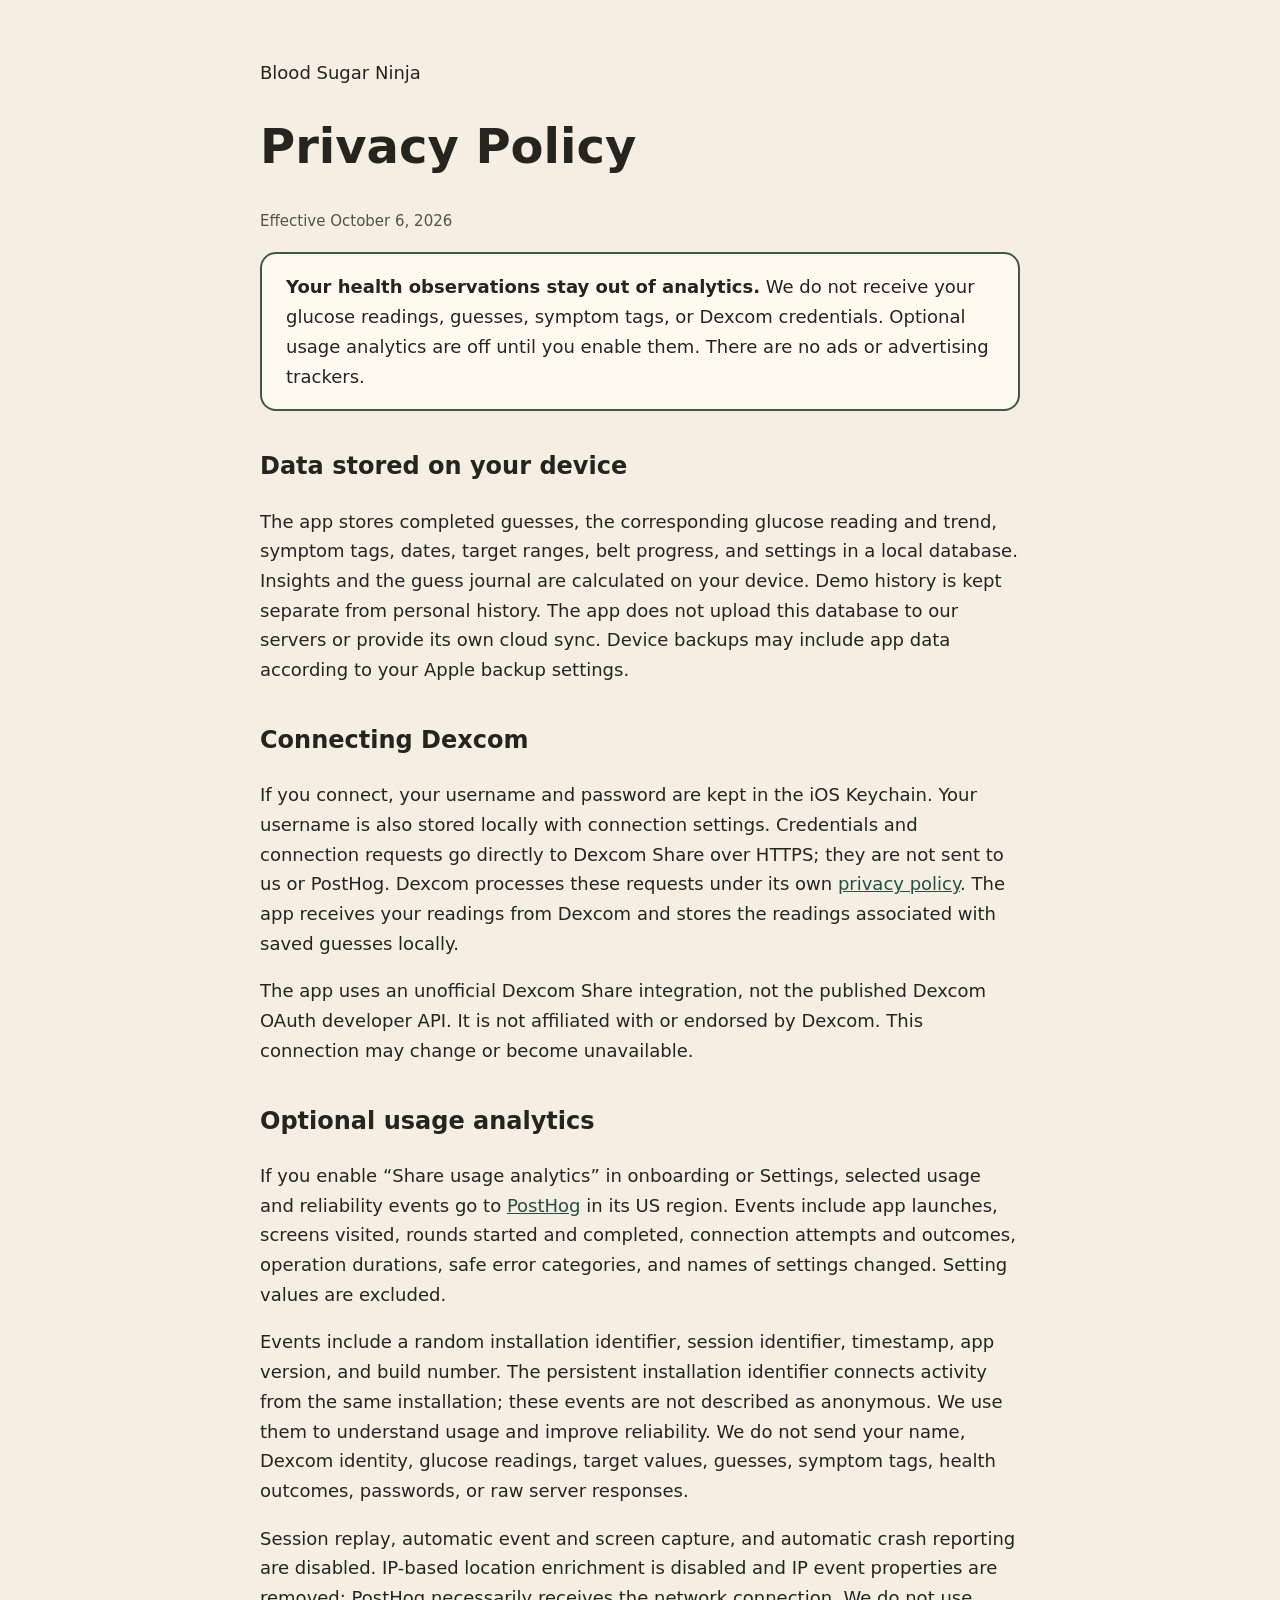
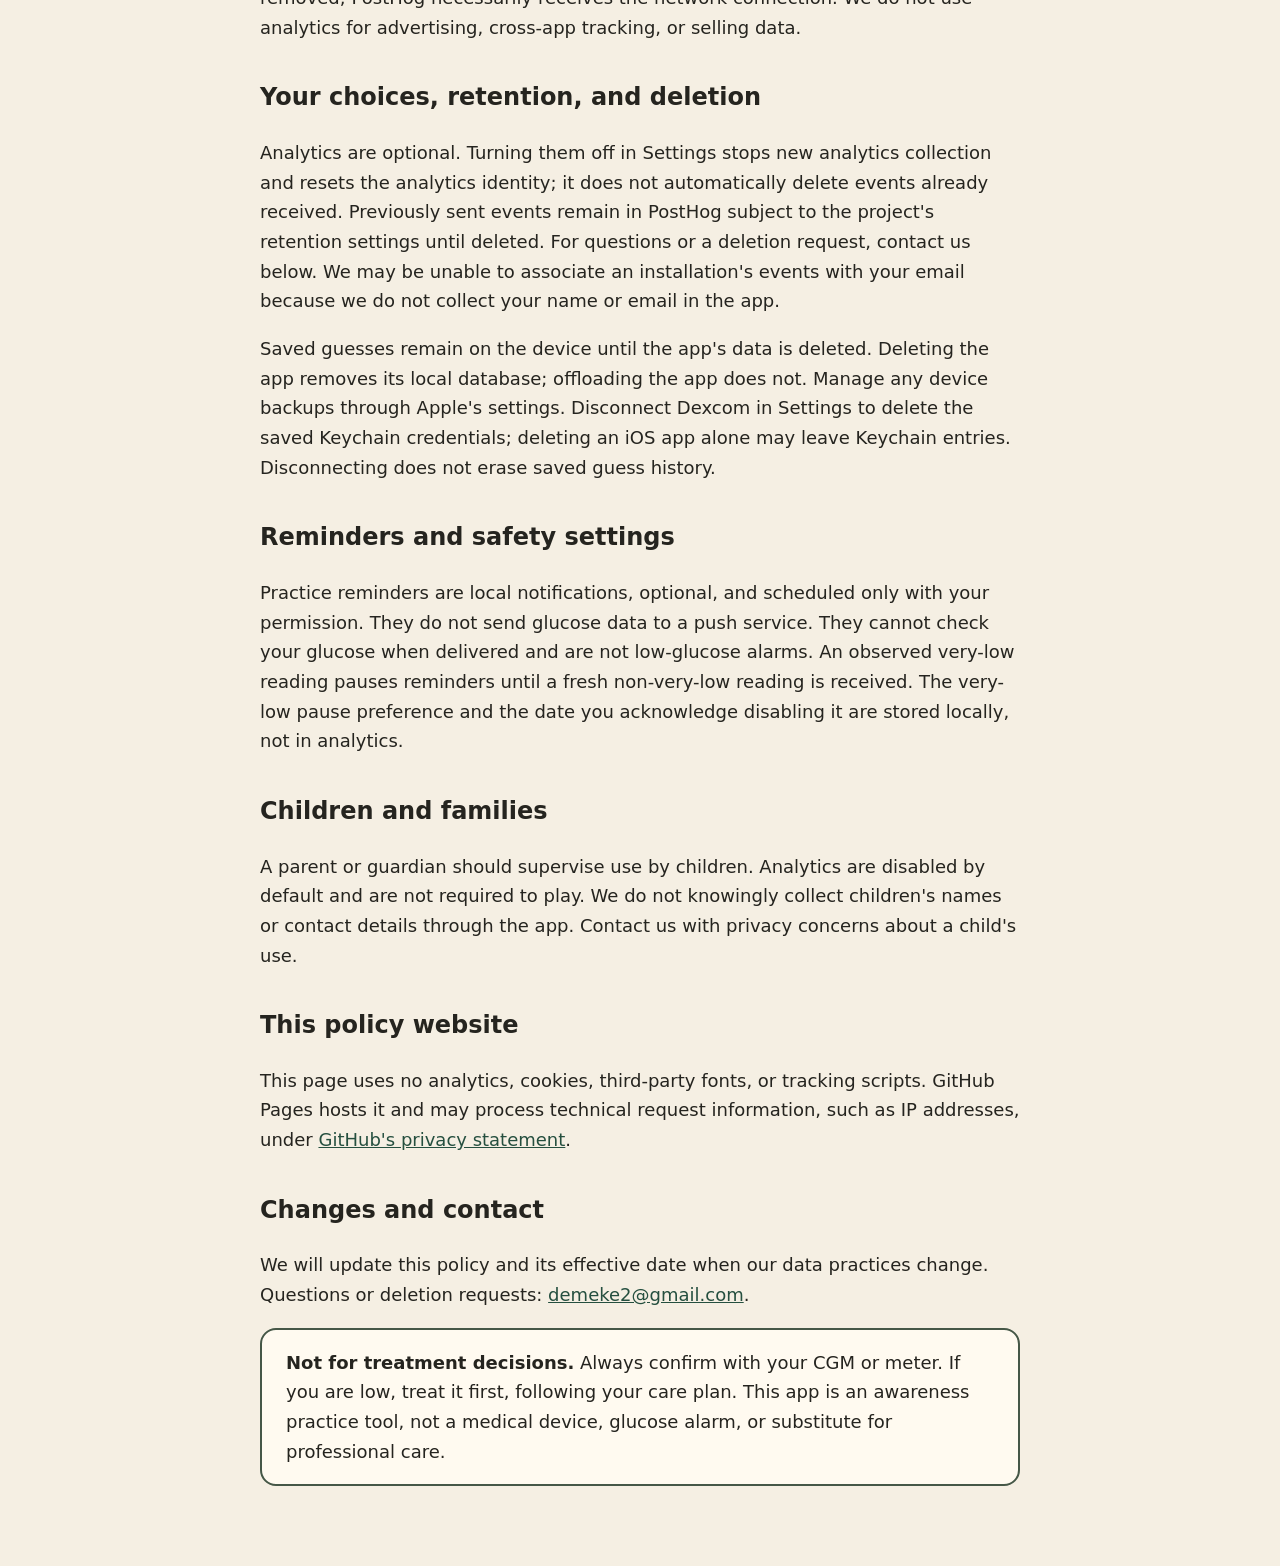
==== index.html @ ae2f0944 "Publish Blood Sugar Ninja privacy policy" ====
<!doctype html>
<html lang="en"><head><meta charset="utf-8"><meta name="viewport" content="width=device-width, initial-scale=1">
<title>Blood Sugar Ninja — Privacy Policy</title>
<meta name="description" content="How Blood Sugar Ninja handles glucose readings, saved guesses, optional analytics, and your privacy choices.">
<style>body{font:18px/1.65 system-ui,sans-serif;background:#f5efe3;color:#25241f;margin:0}main{max-width:760px;margin:auto;padding:40px 24px 80px}h1{font-size:clamp(32px,7vw,48px);line-height:1.1}h2{font-size:24px;margin-top:36px}a{color:#254f3f}aside{padding:18px 24px;border:2px solid #455747;border-radius:16px;background:#fffaf0}small{color:#53534b}</style>
</head><body><main>
<p>Blood Sugar Ninja</p><h1>Privacy Policy</h1><p><small>Effective October 6, 2026</small></p>
<aside><strong>Your health observations stay out of analytics.</strong> We do not receive your glucose readings, guesses, symptom tags, or Dexcom credentials. Optional usage analytics are off until you enable them. There are no ads or advertising trackers.</aside>
<h2>Data stored on your device</h2>
<p>The app stores completed guesses, the corresponding glucose reading and trend, symptom tags, dates, target ranges, belt progress, and settings in a local database. Insights and the guess journal are calculated on your device. Demo history is kept separate from personal history. The app does not upload this database to our servers or provide its own cloud sync. Device backups may include app data according to your Apple backup settings.</p>
<h2>Connecting Dexcom</h2>
<p>If you connect, your username and password are kept in the iOS Keychain. Your username is also stored locally with connection settings. Credentials and connection requests go directly to Dexcom Share over HTTPS; they are not sent to us or PostHog. Dexcom processes these requests under its own <a href="https://www.dexcom.com/en-us/legal/privacy-policy">privacy policy</a>. The app receives your readings from Dexcom and stores the readings associated with saved guesses locally.</p>
<p>The app uses an unofficial Dexcom Share integration, not the published Dexcom OAuth developer API. It is not affiliated with or endorsed by Dexcom. This connection may change or become unavailable.</p>
<h2>Optional usage analytics</h2>
<p>If you enable “Share usage analytics” in onboarding or Settings, selected usage and reliability events go to <a href="https://posthog.com/privacy">PostHog</a> in its US region. Events include app launches, screens visited, rounds started and completed, connection attempts and outcomes, operation durations, safe error categories, and names of settings changed. Setting values are excluded.</p>
<p>Events include a random installation identifier, session identifier, timestamp, app version, and build number. The persistent installation identifier connects activity from the same installation; these events are not described as anonymous. We use them to understand usage and improve reliability. We do not send your name, Dexcom identity, glucose readings, target values, guesses, symptom tags, health outcomes, passwords, or raw server responses.</p>
<p>Session replay, automatic event and screen capture, and automatic crash reporting are disabled. IP-based location enrichment is disabled and IP event properties are removed; PostHog necessarily receives the network connection. We do not use analytics for advertising, cross-app tracking, or selling data.</p>
<h2>Your choices, retention, and deletion</h2>
<p>Analytics are optional. Turning them off in Settings stops new analytics collection and resets the analytics identity; it does not automatically delete events already received. Previously sent events remain in PostHog subject to the project's retention settings until deleted. For questions or a deletion request, contact us below. We may be unable to associate an installation's events with your email because we do not collect your name or email in the app.</p>
<p>Saved guesses remain on the device until the app's data is deleted. Deleting the app removes its local database; offloading the app does not. Manage any device backups through Apple's settings. Disconnect Dexcom in Settings to delete the saved Keychain credentials; deleting an iOS app alone may leave Keychain entries. Disconnecting does not erase saved guess history.</p>
<h2>Reminders and safety settings</h2>
<p>Practice reminders are local notifications, optional, and scheduled only with your permission. They do not send glucose data to a push service. They cannot check your glucose when delivered and are not low-glucose alarms. An observed very-low reading pauses reminders until a fresh non-very-low reading is received. The very-low pause preference and the date you acknowledge disabling it are stored locally, not in analytics.</p>
<h2>Children and families</h2>
<p>A parent or guardian should supervise use by children. Analytics are disabled by default and are not required to play. We do not knowingly collect children's names or contact details through the app. Contact us with privacy concerns about a child's use.</p>
<h2>This policy website</h2>
<p>This page uses no analytics, cookies, third-party fonts, or tracking scripts. GitHub Pages hosts it and may process technical request information, such as IP addresses, under <a href="https://docs.github.com/en/site-policy/privacy-policies/github-general-privacy-statement">GitHub's privacy statement</a>.</p>
<h2>Changes and contact</h2>
<p>We will update this policy and its effective date when our data practices change. Questions or deletion requests: <a href="mailto:demeke2@gmail.com">demeke2@gmail.com</a>.</p>
<aside><strong>Not for treatment decisions.</strong> Always confirm with your CGM or meter. If you are low, treat it first, following your care plan. This app is an awareness practice tool, not a medical device, glucose alarm, or substitute for professional care.</aside>
</main></body></html>
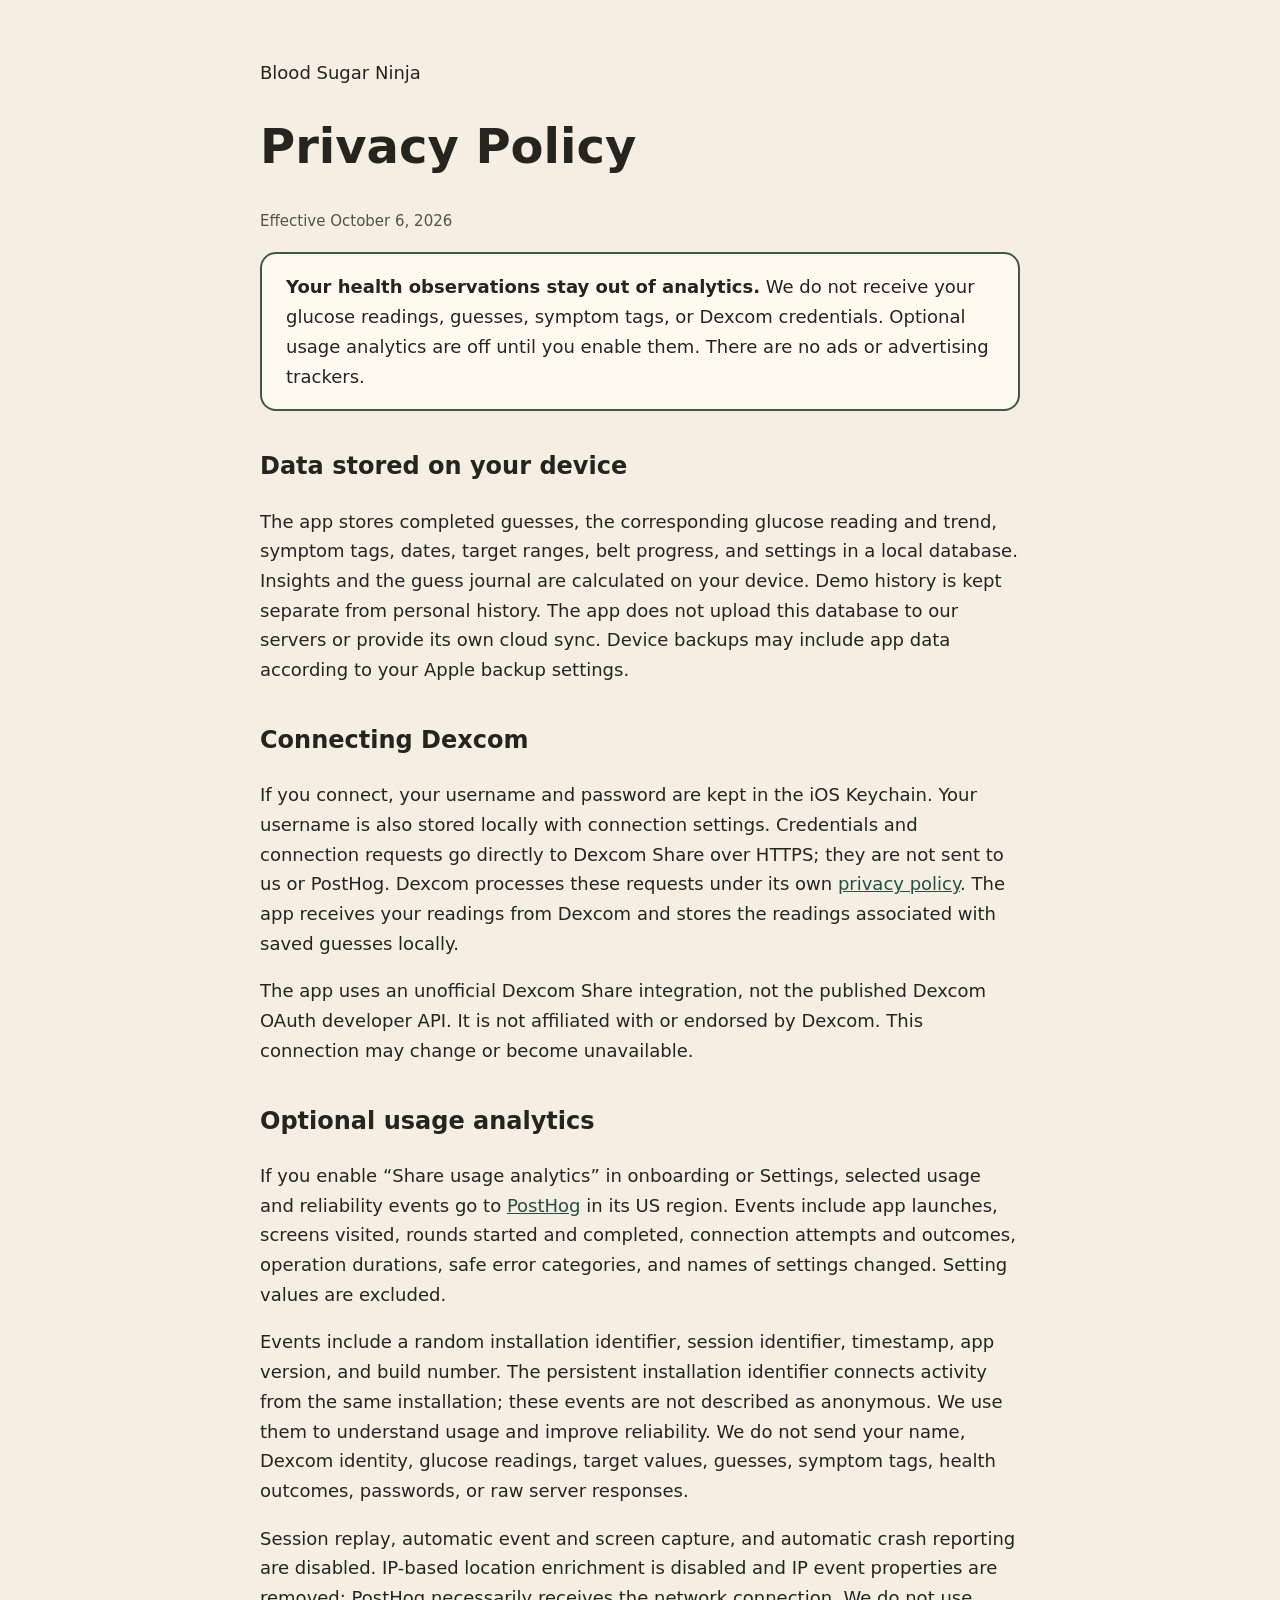
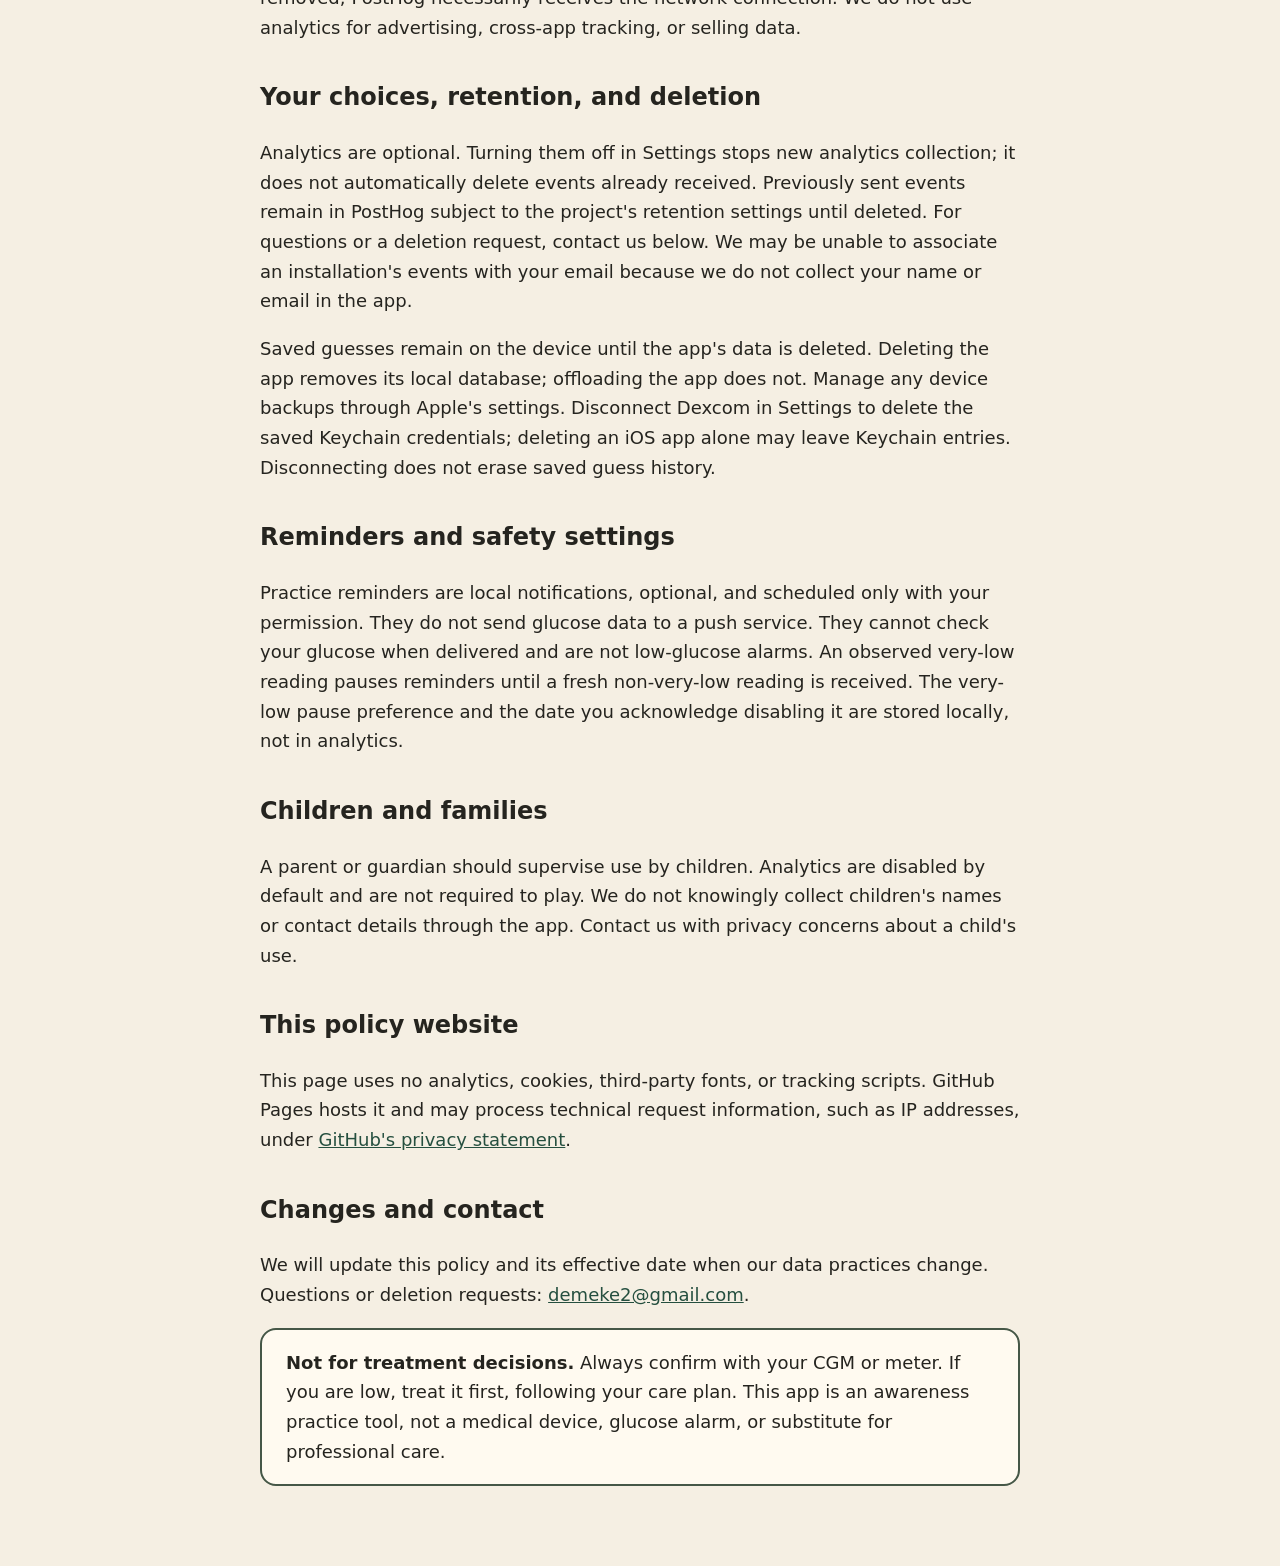
==== commit f195c0f5: "Clarify analytics opt-out behavior" ====
--- a/index.html
+++ b/index.html
@@ -16,7 +16,7 @@
 <p>Events include a random installation identifier, session identifier, timestamp, app version, and build number. The persistent installation identifier connects activity from the same installation; these events are not described as anonymous. We use them to understand usage and improve reliability. We do not send your name, Dexcom identity, glucose readings, target values, guesses, symptom tags, health outcomes, passwords, or raw server responses.</p>
 <p>Session replay, automatic event and screen capture, and automatic crash reporting are disabled. IP-based location enrichment is disabled and IP event properties are removed; PostHog necessarily receives the network connection. We do not use analytics for advertising, cross-app tracking, or selling data.</p>
 <h2>Your choices, retention, and deletion</h2>
-<p>Analytics are optional. Turning them off in Settings stops new analytics collection and resets the analytics identity; it does not automatically delete events already received. Previously sent events remain in PostHog subject to the project's retention settings until deleted. For questions or a deletion request, contact us below. We may be unable to associate an installation's events with your email because we do not collect your name or email in the app.</p>
+<p>Analytics are optional. Turning them off in Settings stops new analytics collection; it does not automatically delete events already received. Previously sent events remain in PostHog subject to the project's retention settings until deleted. For questions or a deletion request, contact us below. We may be unable to associate an installation's events with your email because we do not collect your name or email in the app.</p>
 <p>Saved guesses remain on the device until the app's data is deleted. Deleting the app removes its local database; offloading the app does not. Manage any device backups through Apple's settings. Disconnect Dexcom in Settings to delete the saved Keychain credentials; deleting an iOS app alone may leave Keychain entries. Disconnecting does not erase saved guess history.</p>
 <h2>Reminders and safety settings</h2>
 <p>Practice reminders are local notifications, optional, and scheduled only with your permission. They do not send glucose data to a push service. They cannot check your glucose when delivered and are not low-glucose alarms. An observed very-low reading pauses reminders until a fresh non-very-low reading is received. The very-low pause preference and the date you acknowledge disabling it are stored locally, not in analytics.</p>
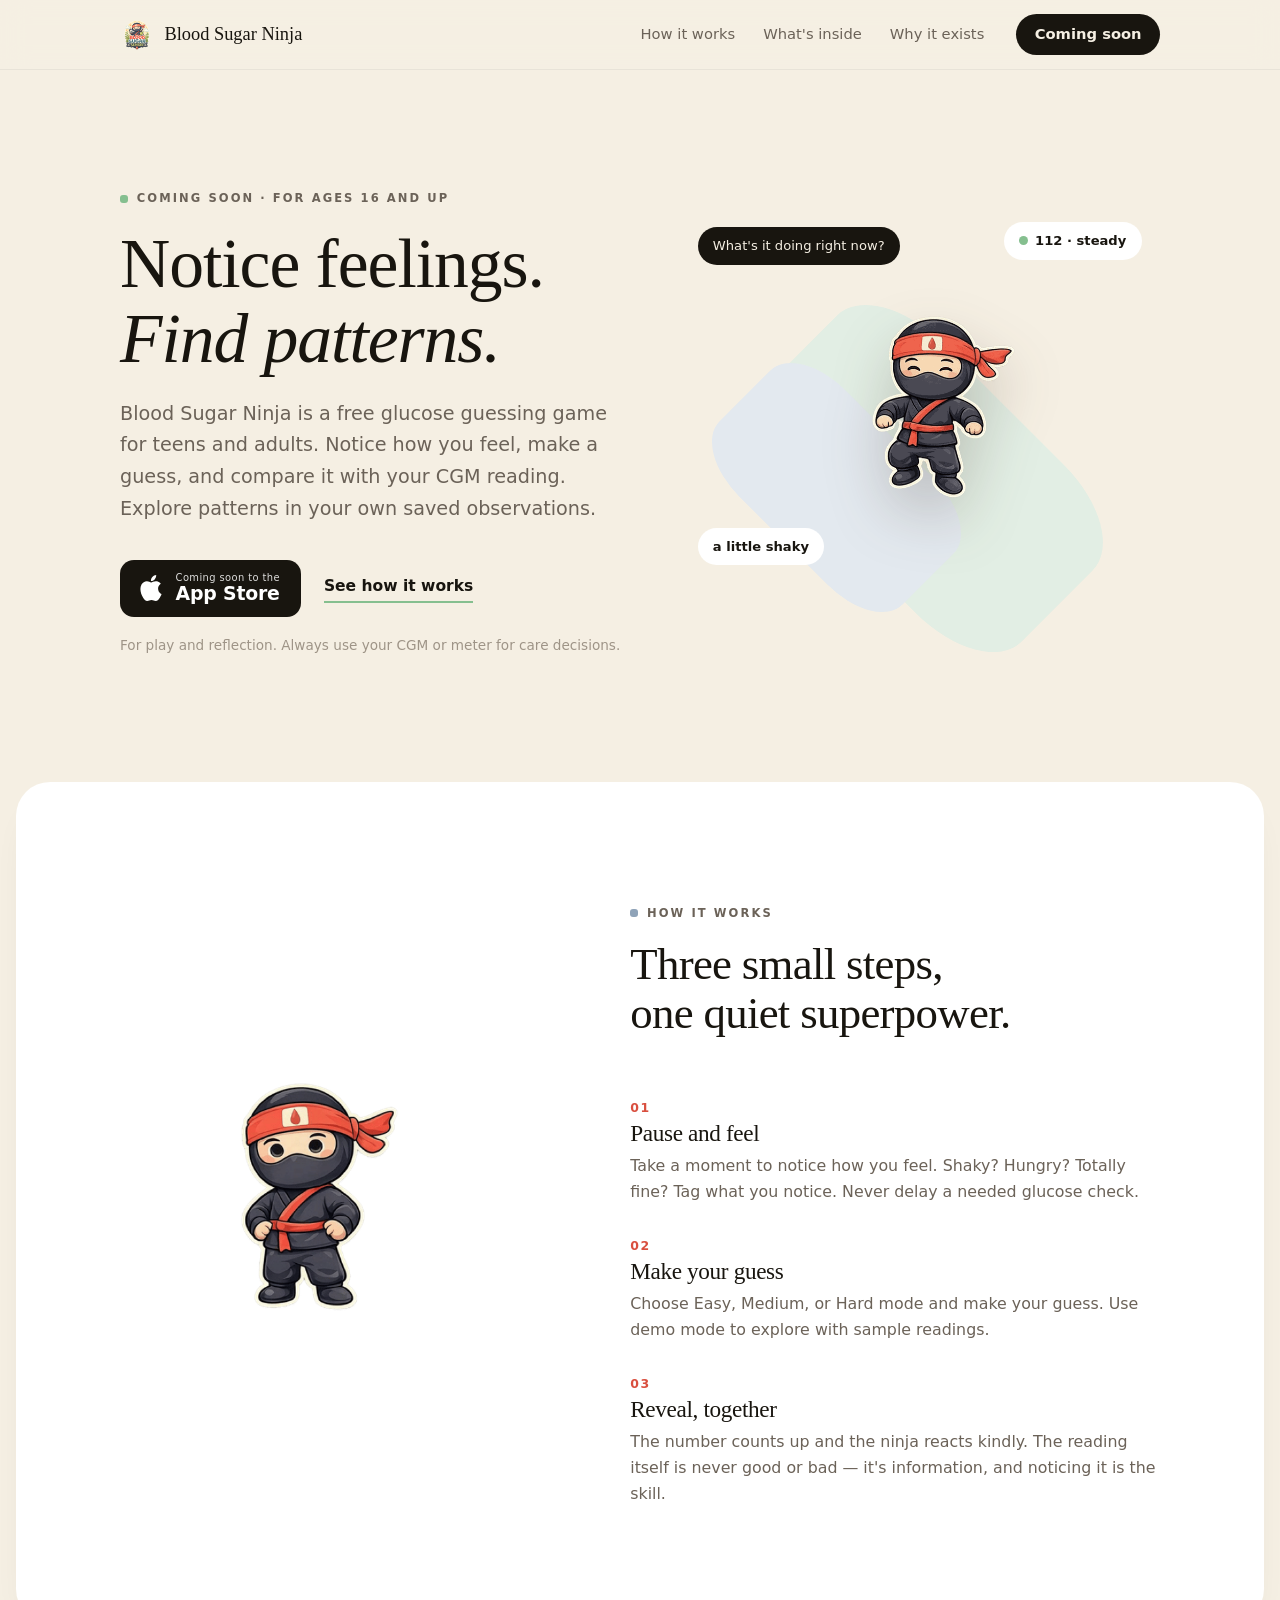
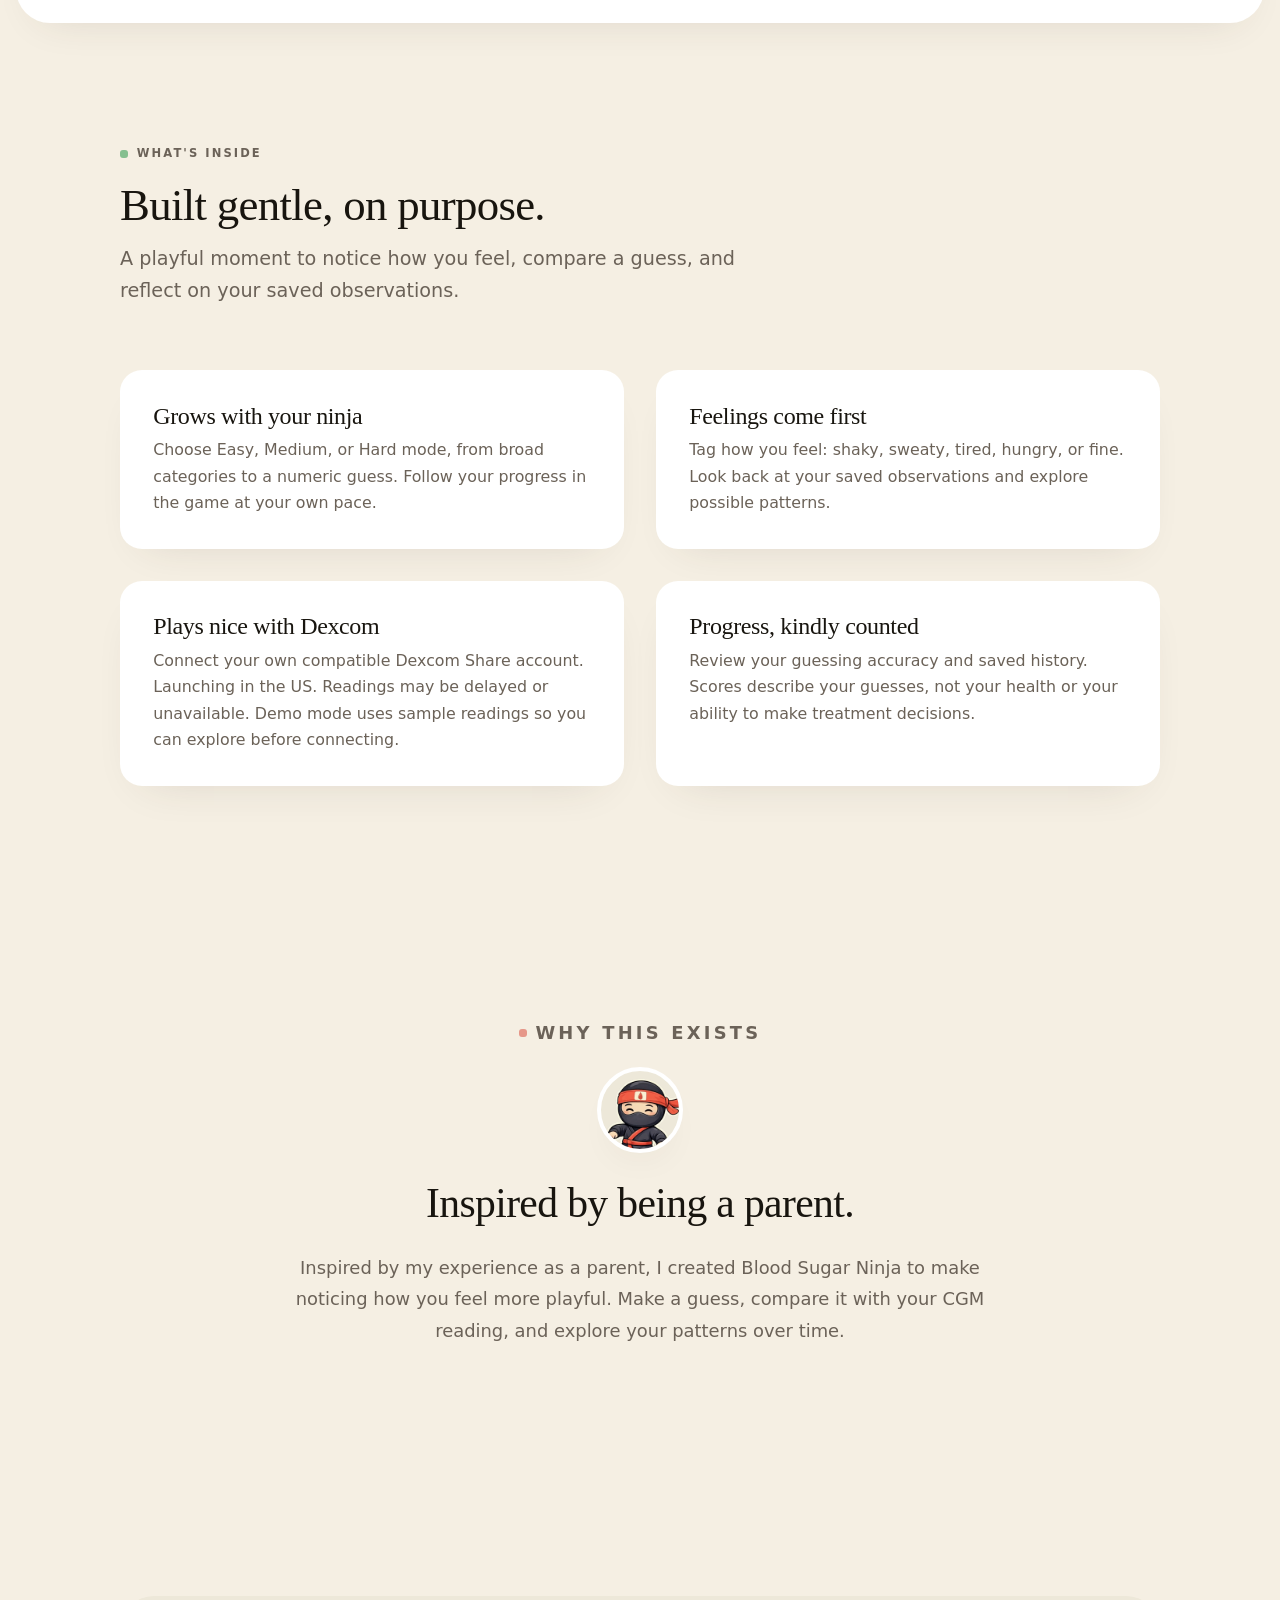
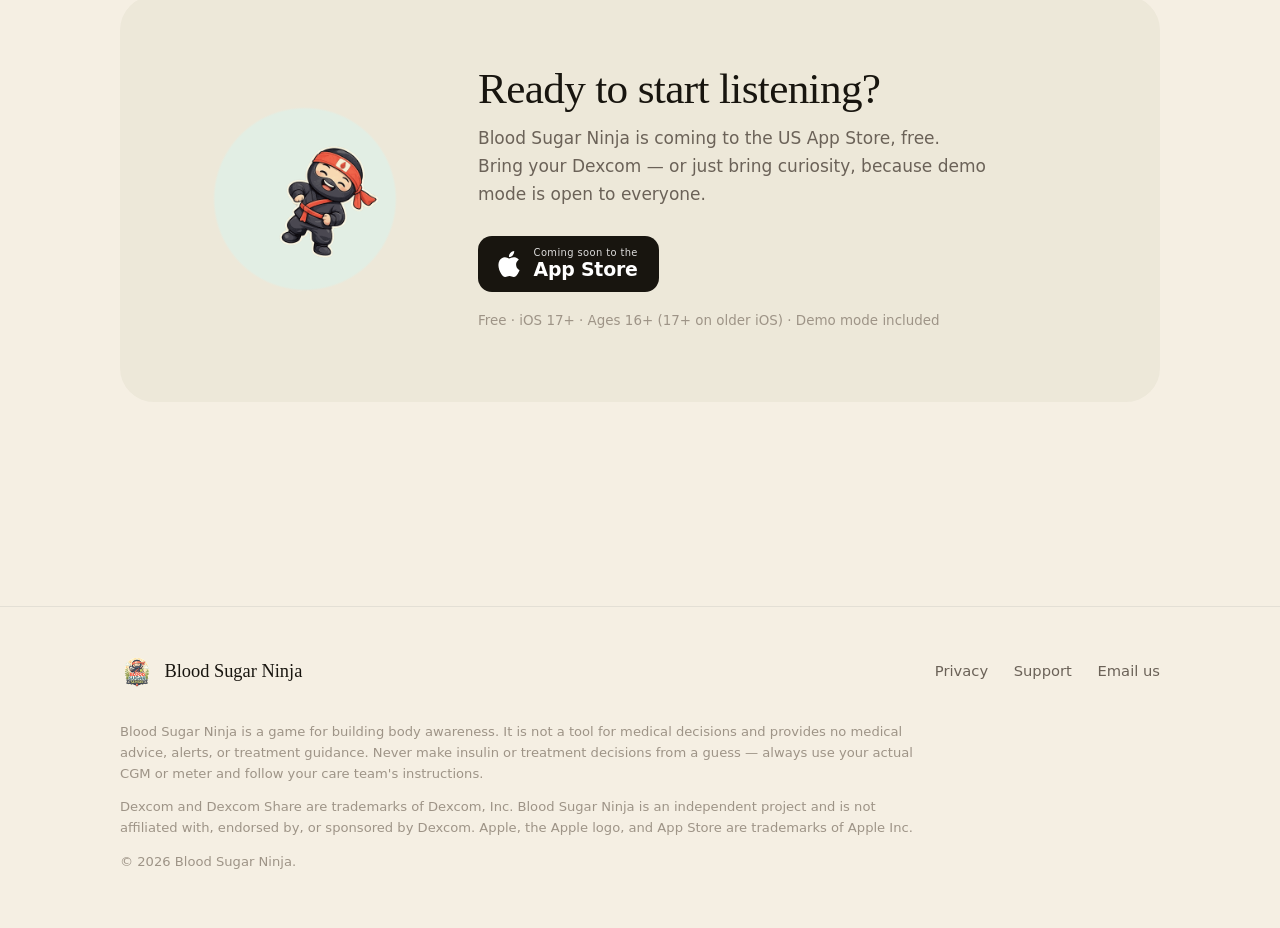
==== commit e1798024: "Publish Blood Sugar Ninja prelaunch website and support page" ====
--- a/index.html
+++ b/index.html
@@ -1,30 +1,233 @@
 <!doctype html>
-<html lang="en"><head><meta charset="utf-8"><meta name="viewport" content="width=device-width, initial-scale=1">
-<title>Blood Sugar Ninja — Privacy Policy</title>
-<meta name="description" content="How Blood Sugar Ninja handles glucose readings, saved guesses, optional analytics, and your privacy choices.">
-<style>body{font:18px/1.65 system-ui,sans-serif;background:#f5efe3;color:#25241f;margin:0}main{max-width:760px;margin:auto;padding:40px 24px 80px}h1{font-size:clamp(32px,7vw,48px);line-height:1.1}h2{font-size:24px;margin-top:36px}a{color:#254f3f}aside{padding:18px 24px;border:2px solid #455747;border-radius:16px;background:#fffaf0}small{color:#53534b}</style>
-</head><body><main>
-<p>Blood Sugar Ninja</p><h1>Privacy Policy</h1><p><small>Effective October 6, 2026</small></p>
-<aside><strong>Your health observations stay out of analytics.</strong> We do not receive your glucose readings, guesses, symptom tags, or Dexcom credentials. Optional usage analytics are off until you enable them. There are no ads or advertising trackers.</aside>
-<h2>Data stored on your device</h2>
-<p>The app stores completed guesses, the corresponding glucose reading and trend, symptom tags, dates, target ranges, belt progress, and settings in a local database. Insights and the guess journal are calculated on your device. Demo history is kept separate from personal history. The app does not upload this database to our servers or provide its own cloud sync. Device backups may include app data according to your Apple backup settings.</p>
-<h2>Connecting Dexcom</h2>
-<p>If you connect, your username and password are kept in the iOS Keychain. Your username is also stored locally with connection settings. Credentials and connection requests go directly to Dexcom Share over HTTPS; they are not sent to us or PostHog. Dexcom processes these requests under its own <a href="https://www.dexcom.com/en-us/legal/privacy-policy">privacy policy</a>. The app receives your readings from Dexcom and stores the readings associated with saved guesses locally.</p>
-<p>The app uses an unofficial Dexcom Share integration, not the published Dexcom OAuth developer API. It is not affiliated with or endorsed by Dexcom. This connection may change or become unavailable.</p>
-<h2>Optional usage analytics</h2>
-<p>If you enable “Share usage analytics” in onboarding or Settings, selected usage and reliability events go to <a href="https://posthog.com/privacy">PostHog</a> in its US region. Events include app launches, screens visited, rounds started and completed, connection attempts and outcomes, operation durations, safe error categories, and names of settings changed. Setting values are excluded.</p>
-<p>Events include a random installation identifier, session identifier, timestamp, app version, and build number. The persistent installation identifier connects activity from the same installation; these events are not described as anonymous. We use them to understand usage and improve reliability. We do not send your name, Dexcom identity, glucose readings, target values, guesses, symptom tags, health outcomes, passwords, or raw server responses.</p>
-<p>Session replay, automatic event and screen capture, and automatic crash reporting are disabled. IP-based location enrichment is disabled and IP event properties are removed; PostHog necessarily receives the network connection. We do not use analytics for advertising, cross-app tracking, or selling data.</p>
-<h2>Your choices, retention, and deletion</h2>
-<p>Analytics are optional. Turning them off in Settings stops new analytics collection; it does not automatically delete events already received. Previously sent events remain in PostHog subject to the project's retention settings until deleted. For questions or a deletion request, contact us below. We may be unable to associate an installation's events with your email because we do not collect your name or email in the app.</p>
-<p>Saved guesses remain on the device until the app's data is deleted. Deleting the app removes its local database; offloading the app does not. Manage any device backups through Apple's settings. Disconnect Dexcom in Settings to delete the saved Keychain credentials; deleting an iOS app alone may leave Keychain entries. Disconnecting does not erase saved guess history.</p>
-<h2>Reminders and safety settings</h2>
-<p>Practice reminders are local notifications, optional, and scheduled only with your permission. They do not send glucose data to a push service. They cannot check your glucose when delivered and are not low-glucose alarms. An observed very-low reading pauses reminders until a fresh non-very-low reading is received. The very-low pause preference and the date you acknowledge disabling it are stored locally, not in analytics.</p>
-<h2>Children and families</h2>
-<p>A parent or guardian should supervise use by children. Analytics are disabled by default and are not required to play. We do not knowingly collect children's names or contact details through the app. Contact us with privacy concerns about a child's use.</p>
-<h2>This policy website</h2>
-<p>This page uses no analytics, cookies, third-party fonts, or tracking scripts. GitHub Pages hosts it and may process technical request information, such as IP addresses, under <a href="https://docs.github.com/en/site-policy/privacy-policies/github-general-privacy-statement">GitHub's privacy statement</a>.</p>
-<h2>Changes and contact</h2>
-<p>We will update this policy and its effective date when our data practices change. Questions or deletion requests: <a href="mailto:demeke2@gmail.com">demeke2@gmail.com</a>.</p>
-<aside><strong>Not for treatment decisions.</strong> Always confirm with your CGM or meter. If you are low, treat it first, following your care plan. This app is an awareness practice tool, not a medical device, glucose alarm, or substitute for professional care.</aside>
-</main></body></html>
+<html lang="en" class="no-js">
+<head>
+  <meta charset="utf-8">
+  <meta name="viewport" content="width=device-width, initial-scale=1">
+  <title>Blood Sugar Ninja — Notice feelings. Find patterns.</title>
+  <meta name="description" content="A free glucose guessing game for teens and adults. Notice how you feel, compare your guess with your CGM reading, and explore your patterns.">
+
+  <link rel="canonical" href="https://bloodsugarninjaapp.com/">
+  <meta property="og:type" content="website">
+  <meta property="og:title" content="Blood Sugar Ninja — Notice feelings. Find patterns.">
+  <meta property="og:description" content="A free glucose guessing game for teens and adults. Pause, notice, guess, and compare with your CGM reading.">
+  <meta property="og:url" content="https://bloodsugarninjaapp.com/">
+  <meta property="og:image" content="https://bloodsugarninjaapp.com/assets/ninja-hero.png">
+  <meta name="twitter:card" content="summary">
+
+  <meta name="theme-color" content="#f5efe3">
+  <link rel="icon" href="assets/favicon.png" type="image/png">
+  <link rel="apple-touch-icon" href="assets/apple-touch-icon.png">
+
+
+  <link rel="stylesheet" href="styles.css">
+  <script>document.documentElement.classList.replace("no-js", "js");</script>
+</head>
+<body>
+  <a class="skip-link" href="#main">Skip to content</a>
+
+  <header class="site-header">
+    <nav class="nav container" aria-label="Main">
+      <a class="brand" href="#">
+        <img src="assets/favicon.png" alt="" width="34" height="34">
+        Blood Sugar Ninja
+      </a>
+      <div class="nav-links">
+        <a href="#how">How it works</a>
+        <a href="#features">What's inside</a>
+        <a href="#why">Why it exists</a>
+      </div>
+      <a class="nav-cta" href="index.html#availability" data-app-store>Coming soon</a>
+    </nav>
+  </header>
+
+  <main id="main">
+
+    <!-- ============ Hero (Z-pattern: copy left, illustration right) ============ -->
+    <section class="hero container">
+      <div class="hero-grid">
+        <div class="reveal">
+          <p class="eyebrow">Coming soon · For ages 16 and up</p>
+          <h1>Notice feelings. <em>Find patterns.</em></h1>
+          <p class="lede">
+            Blood Sugar Ninja is a free glucose guessing game for teens and adults.
+            Notice how you feel, make a guess, and compare it with your CGM
+            reading. Explore patterns in your own saved observations.
+          </p>
+          <div class="hero-ctas">
+            <a class="appstore-badge" href="index.html#availability" data-app-store>
+              <svg viewBox="0 0 24 24" aria-hidden="true" fill="currentColor"><path d="M12.152 6.896c-.948 0-2.415-1.078-3.96-1.04-2.04.027-3.91 1.183-4.961 3.014-2.117 3.675-.546 9.103 1.519 12.09 1.013 1.454 2.208 3.09 3.792 3.039 1.52-.065 2.09-.987 3.935-.987 1.831 0 2.35.987 3.96.948 1.637-.026 2.676-1.48 3.676-2.948 1.156-1.688 1.636-3.325 1.662-3.415-.039-.013-3.182-1.221-3.22-4.857-.026-3.04 2.48-4.494 2.597-4.559-1.429-2.09-3.623-2.324-4.39-2.376-2-.156-3.675 1.09-4.61 1.09zM15.53 3.83c.843-1.012 1.4-2.427 1.245-3.83-1.207.052-2.662.805-3.532 1.818-.78.896-1.454 2.338-1.273 3.714 1.338.104 2.715-.688 3.56-1.701"/></svg>
+              <span>
+                <span class="small">Coming soon to the</span>
+                <span class="big">App Store</span>
+              </span>
+            </a>
+            <a class="text-link" href="#how">See how it works</a>
+          </div>
+          <p class="hero-note">For play and reflection. Always use your CGM or meter for care decisions.</p>
+        </div>
+
+        <!-- Illustration stage: seeded with the app's mascot until the
+             commissioned isometric dojo scene replaces it. -->
+        <div class="hero-stage reveal" aria-hidden="true">
+          <span class="tile tile-1"></span>
+          <span class="tile tile-2"></span>
+          <div class="hero-ninja sprite" data-sprite="hero" style="background-image: url(assets/anim/waiting-sheet.png)"></div>
+          <span class="chip chip--guess">What's it doing right now?</span>
+          <span class="chip chip--reading"><span class="dot"></span>112 · steady</span>
+          <span class="chip chip--feeling">a little shaky</span>
+        </div>
+      </div>
+    </section>
+
+    <!-- ============ How it works (Z flipped: phone left, steps right) ============ -->
+    <section class="how section" id="how">
+      <div class="container">
+        <div class="how-grid">
+          <div class="phone-col reveal">
+            <img src="assets/ninja-hero.png" alt="The friendly Blood Sugar Ninja mascot" width="368" height="368" style="max-width:100%;height:auto">
+          </div>
+          <div>
+            <div class="section-head reveal">
+              <p class="eyebrow eyebrow--slate">How it works</p>
+              <h2>Three small steps, one quiet superpower.</h2>
+            </div>
+            <ol class="steps">
+              <li class="step reveal">
+                <div class="step-body">
+                  <h3>Pause and feel</h3>
+                  <p>Take a moment to notice how you feel. Shaky? Hungry?
+                  Totally fine? Tag what you notice. Never delay a needed glucose check.</p>
+                </div>
+              </li>
+              <li class="step reveal">
+                <div class="step-body">
+                  <h3>Make your guess</h3>
+                  <p>Choose Easy, Medium, or Hard mode and make your guess.
+                  Use demo mode to explore with sample readings.</p>
+                </div>
+              </li>
+              <li class="step reveal">
+                <div class="step-body">
+                  <h3>Reveal, together</h3>
+                  <p>The number counts up and the ninja reacts kindly. The
+                  reading itself is never good or bad — it's information, and
+                  noticing it is the skill.</p>
+                </div>
+              </li>
+            </ol>
+          </div>
+        </div>
+      </div>
+    </section>
+
+    <!-- ============ Features (F-pattern: left-aligned head, card grid) ============ -->
+    <section class="section container" id="features">
+      <div class="section-head reveal">
+        <p class="eyebrow">What's inside</p>
+        <h2>Built gentle, on purpose.</h2>
+        <p class="lede">A playful moment to notice how you feel, compare a guess,
+        and reflect on your saved observations.</p>
+      </div>
+      <div class="features-grid">
+        <article class="feature-card reveal">
+          <div>
+            <h3>Grows with your ninja</h3>
+            <p>Choose Easy, Medium, or Hard mode, from broad categories
+            to a numeric guess. Follow your progress in the game at your own pace.</p>
+          </div>
+        </article>
+        <article class="feature-card reveal">
+          <div>
+            <h3>Feelings come first</h3>
+            <p>Tag how you feel: shaky, sweaty, tired, hungry, or fine.
+            Look back at your saved observations and explore possible patterns.</p>
+          </div>
+        </article>
+        <article class="feature-card reveal">
+          <div>
+            <h3>Plays nice with Dexcom</h3>
+            <p>Connect your own compatible Dexcom Share account. Launching
+            in the US. Readings may be delayed or unavailable. Demo mode uses
+            sample readings so you can explore before connecting.</p>
+          </div>
+        </article>
+        <article class="feature-card reveal">
+          <div>
+            <h3>Progress, kindly counted</h3>
+            <p>Review your guessing accuracy and saved history. Scores describe
+            your guesses, not your health or your ability to make treatment decisions.</p>
+          </div>
+        </article>
+      </div>
+    </section>
+
+    <!-- ============ Founder letter (social proof) ============ -->
+    <section class="why section container" id="why">
+      <div class="letter reveal">
+        <p class="eyebrow eyebrow--rose" style="justify-content: center; display: inline-flex;">Why this exists</p>
+        <img class="avatar" src="assets/ninja-avatar.png" alt="The Blood Sugar Ninja mascot">
+        <h2>Inspired by being a parent.</h2>
+        <p>Inspired by my experience as a parent, I created Blood Sugar Ninja
+        to make noticing how you feel more playful. Make a guess, compare it
+        with your CGM reading, and explore your patterns over time.</p>
+      </div>
+    </section>
+
+    <!-- ============ Closing CTA ============ -->
+    <section class="section container" id="availability" aria-label="App availability">
+      <div class="cta-band reveal">
+        <div class="cta-sprite" data-sprite="celebrate" aria-hidden="true">
+          <div class="sprite" style="background-image: url(assets/anim/celebrate-sheet.png)"></div>
+        </div>
+        <div>
+          <h2>Ready to start listening?</h2>
+          <p>Blood Sugar Ninja is coming to the US App Store, free. Bring your Dexcom —
+          or just bring curiosity, because demo mode is open to everyone.</p>
+          <div class="hero-ctas">
+            <a class="appstore-badge" href="index.html#availability" data-app-store>
+              <svg viewBox="0 0 24 24" aria-hidden="true" fill="currentColor"><path d="M12.152 6.896c-.948 0-2.415-1.078-3.96-1.04-2.04.027-3.91 1.183-4.961 3.014-2.117 3.675-.546 9.103 1.519 12.09 1.013 1.454 2.208 3.09 3.792 3.039 1.52-.065 2.09-.987 3.935-.987 1.831 0 2.35.987 3.96.948 1.637-.026 2.676-1.48 3.676-2.948 1.156-1.688 1.636-3.325 1.662-3.415-.039-.013-3.182-1.221-3.22-4.857-.026-3.04 2.48-4.494 2.597-4.559-1.429-2.09-3.623-2.324-4.39-2.376-2-.156-3.675 1.09-4.61 1.09zM15.53 3.83c.843-1.012 1.4-2.427 1.245-3.83-1.207.052-2.662.805-3.532 1.818-.78.896-1.454 2.338-1.273 3.714 1.338.104 2.715-.688 3.56-1.701"/></svg>
+              <span>
+                <span class="small">Coming soon to the</span>
+                <span class="big">App Store</span>
+              </span>
+            </a>
+          </div>
+          <span class="cta-meta">Free · iOS 17+ · Ages 16+ (17+ on older iOS) · Demo mode included</span>
+        </div>
+      </div>
+    </section>
+  </main>
+
+  <footer class="site-footer">
+    <div class="container">
+      <div class="footer-row">
+        <a class="brand" href="#">
+          <img src="assets/favicon.png" alt="" width="34" height="34">
+          Blood Sugar Ninja
+        </a>
+        <div class="footer-links">
+          <a href="privacy.html">Privacy</a>
+          <a href="support.html">Support</a>
+          <a href="mailto:support@bloodsugarninjaapp.com">Email us</a>
+        </div>
+      </div>
+      <p class="fineprint">
+        Blood Sugar Ninja is a game for building body awareness. It is not a
+        tool for medical decisions and provides no medical advice, alerts, or treatment
+        guidance. Never make insulin or treatment decisions from a guess —
+        always use your actual CGM or meter and follow your care team's
+        instructions.
+      </p>
+      <p class="fineprint">
+        Dexcom and Dexcom Share are trademarks of Dexcom, Inc. Blood Sugar
+        Ninja is an independent project and is not affiliated with, endorsed
+        by, or sponsored by Dexcom. Apple, the Apple logo, and App Store are
+        trademarks of Apple Inc.
+      </p>
+      <p class="fineprint">© <span data-year>2026</span> Blood Sugar Ninja.</p>
+    </div>
+  </footer>
+
+  <script src="script.js"></script>
+</body>
+</html>
--- a/styles.css
+++ b/styles.css
@@ -0,0 +1,882 @@
+/* ============================================================
+   Blood Sugar Ninja — marketing site
+   Design tokens mirror the app's Theme/DesignTokens.swift:
+   cream surfaces, charcoal ink, sage in-range green, headband red.
+   Pastel slate is web-only, per the landing-page brief.
+   ============================================================ */
+
+:root {
+  /* Surfaces (bsBackground / bsCardMuted / bsCard) */
+  --cream: #f5efe3;
+  --cream-deep: #ede8d9;
+  --card: #ffffff;
+
+  /* Ink (bsText / bsTextMuted / bsTextFaint) — never pure black */
+  --ink: #18150f;
+  --ink-muted: #6b6258;
+  --ink-faint: #9e9487;
+
+  /* Pastel accents */
+  --sage: #85bf8f;        /* bsInRange */
+  --sage-soft: #e2eee4;
+  --slate: #8fa3b8;
+  --slate-soft: #e3e9ef;
+  --amber-soft: #f2e7cd;
+  --rose-soft: #f3e1dc;
+
+  /* Brand red — the ninja's headband. Used sparingly. */
+  --red: #d94f3f;
+
+  --divider: #e3dfd5;
+
+  --serif: "Fraunces", "New York", ui-serif, Georgia, serif;
+  --sans: "Inter", -apple-system, BlinkMacSystemFont, "Segoe UI", system-ui, sans-serif;
+
+  /* Corners echo the app's 22pt continuous card radius */
+  --r-card: 22px;
+  --r-big: 34px;
+
+  /* Shadows: exceptionally soft, diffuse, low opacity */
+  --shadow: 0 30px 70px -30px rgba(62, 52, 38, 0.20);
+  --shadow-soft: 0 18px 44px -26px rgba(62, 52, 38, 0.16);
+
+  --container: 1120px;
+  --pad: clamp(1.25rem, 4vw, 2.5rem);
+}
+
+/* ---------- Reset-ish ---------- */
+
+*,
+*::before,
+*::after {
+  box-sizing: border-box;
+}
+
+html {
+  scroll-behavior: smooth;
+}
+
+body {
+  margin: 0;
+  background: var(--cream);
+  color: var(--ink);
+  font-family: var(--sans);
+  font-size: 1.0625rem;
+  line-height: 1.65;
+  -webkit-font-smoothing: antialiased;
+  text-rendering: optimizeLegibility;
+}
+
+img {
+  max-width: 100%;
+  display: block;
+}
+
+h1,
+h2,
+h3 {
+  font-family: var(--serif);
+  font-weight: 420;
+  line-height: 1.08;
+  letter-spacing: -0.015em;
+  margin: 0;
+  text-wrap: balance;
+}
+
+p {
+  margin: 0;
+}
+
+a {
+  color: inherit;
+}
+
+:focus-visible {
+  outline: 2.5px solid var(--slate);
+  outline-offset: 3px;
+  border-radius: 6px;
+}
+
+.skip-link {
+  position: absolute;
+  left: -9999px;
+  top: 0;
+  background: var(--ink);
+  color: var(--cream);
+  padding: 0.6rem 1rem;
+  border-radius: 0 0 12px 0;
+  z-index: 100;
+}
+
+.skip-link:focus {
+  left: 0;
+}
+
+.container {
+  max-width: var(--container);
+  margin-inline: auto;
+  padding-inline: var(--pad);
+}
+
+/* ---------- Shared text styles ---------- */
+
+.eyebrow {
+  font-size: 0.72rem;
+  font-weight: 600;
+  letter-spacing: 0.18em;
+  text-transform: uppercase;
+  color: var(--ink-muted);
+  display: inline-flex;
+  align-items: center;
+  gap: 0.55rem;
+  margin-bottom: 1.1rem;
+}
+
+.eyebrow::before {
+  content: "";
+  width: 8px;
+  height: 8px;
+  border-radius: 3px;
+  background: var(--sage);
+}
+
+.eyebrow--slate::before {
+  background: var(--slate);
+}
+
+.eyebrow--rose::before {
+  background: var(--red);
+  opacity: 0.55;
+}
+
+.lede {
+  color: var(--ink-muted);
+  font-size: clamp(1.05rem, 1.5vw, 1.2rem);
+  max-width: 34em;
+}
+
+.section {
+  padding-block: clamp(4.5rem, 9vw, 7.5rem);
+}
+
+.section-head {
+  max-width: 38em;
+  margin-bottom: clamp(2.5rem, 5vw, 4rem);
+}
+
+.section-head h2 {
+  font-size: clamp(1.9rem, 3.6vw, 2.8rem);
+  margin-bottom: 0.85rem;
+}
+
+/* ---------- Header ---------- */
+
+.site-header {
+  position: sticky;
+  top: 0;
+  z-index: 50;
+  background: color-mix(in srgb, var(--cream) 88%, transparent);
+  backdrop-filter: blur(14px);
+  -webkit-backdrop-filter: blur(14px);
+  border-bottom: 1px solid color-mix(in srgb, var(--divider) 70%, transparent);
+}
+
+.nav {
+  display: flex;
+  align-items: center;
+  gap: 2rem;
+  padding-block: 0.85rem;
+}
+
+.brand {
+  display: inline-flex;
+  align-items: center;
+  gap: 0.65rem;
+  text-decoration: none;
+  font-family: var(--serif);
+  font-size: 1.15rem;
+  font-weight: 540;
+  margin-right: auto;
+  white-space: nowrap;
+}
+
+.brand img {
+  width: 34px;
+  height: 34px;
+}
+
+.nav-links {
+  display: flex;
+  gap: 1.75rem;
+  font-size: 0.92rem;
+  font-weight: 500;
+  color: var(--ink-muted);
+}
+
+.nav-links a {
+  text-decoration: none;
+  transition: color 0.18s ease;
+}
+
+.nav-links a:hover {
+  color: var(--ink);
+}
+
+.nav-cta {
+  font-size: 0.92rem;
+  font-weight: 600;
+  text-decoration: none;
+  background: var(--ink);
+  color: var(--cream);
+  padding: 0.55rem 1.15rem;
+  border-radius: 999px;
+  transition: background 0.18s ease, transform 0.18s ease;
+  white-space: nowrap;
+}
+
+.nav-cta:hover {
+  background: var(--red);
+}
+
+@media (max-width: 720px) {
+  .nav-links {
+    display: none;
+  }
+}
+
+/* ---------- Hero ---------- */
+
+.hero {
+  padding-block: clamp(3.5rem, 7vw, 6.5rem) clamp(4rem, 8vw, 7rem);
+}
+
+.hero-grid {
+  display: grid;
+  grid-template-columns: minmax(0, 1.04fr) minmax(0, 0.96fr);
+  gap: clamp(2.5rem, 6vw, 5rem);
+  align-items: center;
+}
+
+.hero h1 {
+  font-size: clamp(2.75rem, 5.6vw, 4.35rem);
+  margin-bottom: 1.35rem;
+}
+
+.hero h1 em {
+  font-style: italic;
+  font-weight: 380;
+  color: var(--ink);
+}
+
+.hero .lede {
+  margin-bottom: 2.25rem;
+}
+
+.hero-ctas {
+  display: flex;
+  align-items: center;
+  gap: 1.4rem;
+  flex-wrap: wrap;
+  margin-bottom: 1.1rem;
+}
+
+.hero-note {
+  font-size: 0.85rem;
+  color: var(--ink-faint);
+}
+
+.text-link {
+  font-weight: 600;
+  font-size: 0.97rem;
+  color: var(--ink);
+  text-decoration: none;
+  border-bottom: 2px solid var(--sage);
+  padding-bottom: 2px;
+  transition: border-color 0.18s ease;
+}
+
+.text-link:hover {
+  border-color: var(--red);
+}
+
+/* App Store badge (CSS-drawn; href filled by script.js) */
+
+.appstore-badge {
+  display: inline-flex;
+  align-items: center;
+  gap: 0.7rem;
+  background: var(--ink);
+  color: #fff;
+  text-decoration: none;
+  border-radius: 14px;
+  padding: 0.7rem 1.35rem 0.75rem 1.15rem;
+  line-height: 1.15;
+  transition: transform 0.2s ease, background 0.2s ease;
+}
+
+.appstore-badge:hover {
+  transform: translateY(-2px);
+  background: #2a241c;
+}
+
+.appstore-badge svg {
+  width: 26px;
+  height: 26px;
+  flex: none;
+}
+
+.appstore-badge .small {
+  display: block;
+  font-size: 0.62rem;
+  font-weight: 500;
+  letter-spacing: 0.04em;
+  opacity: 0.85;
+}
+
+.appstore-badge .big {
+  display: block;
+  font-size: 1.18rem;
+  font-weight: 600;
+  letter-spacing: -0.01em;
+}
+
+/* Hero illustration stage: seeded with the app's mascot on a CSS
+   isometric plinth, until the commissioned isometric scene lands. */
+
+.hero-stage {
+  position: relative;
+  min-height: clamp(360px, 42vw, 520px);
+  display: grid;
+  place-items: center;
+}
+
+.hero-stage .tile {
+  position: absolute;
+  border-radius: 26%;
+  transform: rotate(45deg) scaleY(0.58);
+}
+
+.tile-1 {
+  width: min(78%, 380px);
+  aspect-ratio: 1;
+  background: var(--sage-soft);
+  bottom: 4%;
+}
+
+.tile-2 {
+  width: min(56%, 270px);
+  aspect-ratio: 1;
+  background: var(--slate-soft);
+  bottom: 12%;
+  left: 2%;
+}
+
+.hero-ninja {
+  position: relative;
+  width: min(62%, 330px);
+  filter: drop-shadow(0 26px 28px rgba(62, 52, 38, 0.22));
+}
+
+/* Floating UI chips around the mascot */
+
+.chip {
+  position: absolute;
+  background: var(--card);
+  border-radius: 999px;
+  box-shadow: var(--shadow-soft);
+  font-size: 0.82rem;
+  font-weight: 600;
+  padding: 0.5rem 0.95rem;
+  display: inline-flex;
+  align-items: center;
+  gap: 0.45rem;
+  white-space: nowrap;
+}
+
+.chip .dot {
+  width: 9px;
+  height: 9px;
+  border-radius: 50%;
+  background: var(--sage);
+  flex: none;
+}
+
+.chip--reading {
+  top: 12%;
+  right: 4%;
+  animation: floaty 5.5s ease-in-out infinite;
+}
+
+.chip--feeling {
+  bottom: 22%;
+  left: 0;
+  animation: floaty 6.5s ease-in-out 0.8s infinite;
+}
+
+.chip--guess {
+  top: 13%;
+  left: 0;
+  background: var(--ink);
+  color: var(--cream);
+  font-weight: 500;
+  animation: floaty 6s ease-in-out 1.6s infinite;
+}
+
+@keyframes floaty {
+  0%, 100% { transform: translateY(0); }
+  50% { transform: translateY(-9px); }
+}
+
+/* ---------- Ninja sprite animation ----------
+   Horizontal 13-frame strips built by scripts/build_sprite_sheets.py.
+   Frame 0 is the calm rest pose, so with no JS (or under Reduce Motion)
+   the ninja simply stands still. script.js steps background-position to
+   play the same palindrome sweeps as the app's NinjaSprite. */
+
+.sprite {
+  aspect-ratio: 1 / 1;
+  background-repeat: no-repeat;
+  background-size: 1300% 100%;
+  background-position: 0% 0%;
+}
+
+.cta-sprite {
+  width: clamp(150px, 18vw, 230px);
+  padding: 1.25rem;
+  border-radius: 50%;
+  background: radial-gradient(closest-side, var(--sage-soft) 78%, transparent 80%);
+  position: relative;
+}
+
+.cta-sprite .sprite {
+  width: 100%;
+}
+
+/* Celebration sparkle burst — flung outward like the app's reveal. */
+.sparkle {
+  position: absolute;
+  left: 50%;
+  top: 50%;
+  width: 11px;
+  height: 11px;
+  background: var(--red);
+  clip-path: polygon(50% 0, 62% 38%, 100% 50%, 62% 62%, 50% 100%, 38% 62%, 0 50%, 38% 38%);
+  transform: translate(-50%, -50%) scale(0.2);
+  animation: sparkle-fling 0.9s ease-out forwards;
+  pointer-events: none;
+}
+
+@keyframes sparkle-fling {
+  to {
+    transform: translate(calc(-50% + var(--dx)), calc(-50% + var(--dy))) scale(var(--scale));
+    opacity: 0;
+  }
+}
+
+/* ---------- Art-slot placeholders (commission briefs) ---------- */
+
+.art-slot {
+  margin: 0;
+  background: var(--tint, var(--sage-soft));
+  border: 1.5px dashed color-mix(in srgb, var(--ink) 22%, transparent);
+  border-radius: var(--r-card);
+  display: grid;
+  place-content: center;
+  gap: 0.5rem;
+  text-align: center;
+  padding: 1.25rem;
+}
+
+.art-slot .tag {
+  justify-self: center;
+  font-size: 0.6rem;
+  font-weight: 600;
+  letter-spacing: 0.14em;
+  text-transform: uppercase;
+  color: var(--ink-faint);
+  border: 1px solid color-mix(in srgb, var(--ink) 16%, transparent);
+  border-radius: 999px;
+  padding: 0.18rem 0.6rem;
+}
+
+.art-slot .brief {
+  font-size: 0.84rem;
+  color: var(--ink-muted);
+  max-width: 22em;
+  line-height: 1.45;
+}
+
+.art-slot--step {
+  width: 96px;
+  height: 96px;
+  flex: none;
+  padding: 0.5rem;
+  border-radius: 18px;
+}
+
+.art-slot--step .brief {
+  font-size: 0.62rem;
+  line-height: 1.35;
+}
+
+/* ---------- How it works ---------- */
+
+.how {
+  background: var(--card);
+  border-radius: var(--r-big);
+  margin-inline: max(0.75rem, calc((100vw - var(--container) - 4rem) / 2 - 2rem));
+  box-shadow: var(--shadow-soft);
+}
+
+.how-grid {
+  display: grid;
+  grid-template-columns: minmax(0, 0.9fr) minmax(0, 1.1fr);
+  gap: clamp(2.5rem, 6vw, 5.5rem);
+  align-items: center;
+}
+
+.phone {
+  width: min(290px, 78%);
+  margin-inline: auto;
+  background: #11161c; /* app dark surface */
+  border-radius: 46px;
+  padding: 11px;
+  box-shadow: var(--shadow);
+}
+
+.phone img {
+  border-radius: 36px;
+}
+
+.steps {
+  display: grid;
+  gap: 2.1rem;
+  list-style: none;
+  margin: 0;
+  padding: 0;
+  counter-reset: step;
+}
+
+.step {
+  display: flex;
+  gap: 1.35rem;
+  align-items: flex-start;
+}
+
+.step-body h3 {
+  font-size: 1.45rem;
+  margin-bottom: 0.45rem;
+}
+
+.step-body h3::before {
+  counter-increment: step;
+  content: counter(step, decimal-leading-zero);
+  font-family: var(--sans);
+  font-size: 0.78rem;
+  font-weight: 600;
+  letter-spacing: 0.12em;
+  color: var(--red);
+  display: block;
+  margin-bottom: 0.4rem;
+}
+
+.step-body p {
+  color: var(--ink-muted);
+  font-size: 0.99rem;
+}
+
+/* ---------- Features ---------- */
+
+.features-grid {
+  display: grid;
+  grid-template-columns: repeat(2, minmax(0, 1fr));
+  gap: clamp(1.25rem, 2.5vw, 2rem);
+}
+
+.feature-card {
+  background: var(--card);
+  border-radius: var(--r-card);
+  padding: clamp(1.5rem, 2.6vw, 2.1rem);
+  box-shadow: var(--shadow-soft);
+  display: grid;
+  gap: 1.35rem;
+}
+
+.feature-card .art-slot {
+  aspect-ratio: 5 / 2.6;
+}
+
+.feature-card h3 {
+  font-size: 1.5rem;
+  margin-bottom: 0.5rem;
+}
+
+.feature-card p {
+  color: var(--ink-muted);
+  font-size: 0.99rem;
+}
+
+/* ---------- Founder letter ---------- */
+
+.why {
+  text-align: center;
+}
+
+.letter {
+  max-width: 41em;
+  margin-inline: auto;
+}
+
+.letter .avatar {
+  width: 86px;
+  height: 86px;
+  border-radius: 50%;
+  background: var(--cream-deep);
+  object-fit: cover;
+  object-position: center;
+  margin: 0 auto 1.75rem;
+  border: 4px solid var(--card);
+  box-shadow: var(--shadow-soft);
+}
+
+.letter h2 {
+  font-size: clamp(1.9rem, 3.4vw, 2.6rem);
+  margin-bottom: 1.6rem;
+}
+
+.letter p {
+  color: var(--ink-muted);
+  font-size: clamp(1.02rem, 1.4vw, 1.13rem);
+  line-height: 1.75;
+  margin-bottom: 1.2rem;
+}
+
+.letter .sign {
+  font-family: var(--serif);
+  font-style: italic;
+  font-size: 1.25rem;
+  color: var(--ink);
+  margin-top: 1.9rem;
+  margin-bottom: 0.2rem;
+}
+
+.letter .sign-sub {
+  font-size: 0.85rem;
+  color: var(--ink-faint);
+}
+
+/* ---------- Closing CTA band ---------- */
+
+.cta-band {
+  background: var(--cream-deep);
+  border-radius: var(--r-big);
+  padding: clamp(2.5rem, 5.5vw, 4.5rem);
+  display: grid;
+  grid-template-columns: auto 1fr;
+  gap: clamp(1.75rem, 4.5vw, 4rem);
+  align-items: center;
+}
+
+
+.cta-band h2 {
+  font-size: clamp(1.9rem, 3.6vw, 2.7rem);
+  margin-bottom: 0.7rem;
+}
+
+.cta-band p {
+  color: var(--ink-muted);
+  margin-bottom: 1.75rem;
+  max-width: 30em;
+}
+
+.cta-meta {
+  display: block;
+  margin-top: 0.95rem;
+  font-size: 0.84rem;
+  color: var(--ink-faint);
+}
+
+/* ---------- Footer ---------- */
+
+.site-footer {
+  border-top: 1px solid var(--divider);
+  padding-block: 3rem 3.5rem;
+  margin-top: clamp(3rem, 7vw, 5.5rem);
+}
+
+.footer-row {
+  display: flex;
+  align-items: center;
+  gap: 2rem;
+  flex-wrap: wrap;
+  margin-bottom: 2rem;
+}
+
+.footer-links {
+  display: flex;
+  gap: 1.6rem;
+  font-size: 0.92rem;
+  font-weight: 500;
+  color: var(--ink-muted);
+  margin-left: auto;
+}
+
+.footer-links a {
+  text-decoration: none;
+}
+
+.footer-links a:hover {
+  color: var(--red);
+}
+
+.fineprint {
+  font-size: 0.82rem;
+  line-height: 1.6;
+  color: var(--ink-faint);
+  max-width: 62em;
+}
+
+.fineprint + .fineprint {
+  margin-top: 0.8rem;
+}
+
+/* ---------- Legal / support article pages ---------- */
+
+.article {
+  max-width: 44em;
+  margin-inline: auto;
+  padding-block: clamp(3rem, 6vw, 5rem) clamp(4rem, 7vw, 6rem);
+}
+
+.article h1 {
+  font-size: clamp(2.2rem, 4.5vw, 3.1rem);
+  margin-bottom: 0.9rem;
+}
+
+.article .updated {
+  color: var(--ink-faint);
+  font-size: 0.88rem;
+  margin-bottom: 2.75rem;
+}
+
+.article h2 {
+  font-size: 1.55rem;
+  margin: 2.6rem 0 0.8rem;
+}
+
+.article p,
+.article li {
+  color: var(--ink-muted);
+  margin-bottom: 0.9rem;
+}
+
+.article ul {
+  padding-left: 1.2rem;
+  margin: 0 0 0.9rem;
+}
+
+.article a {
+  color: var(--ink);
+  text-decoration-color: var(--sage);
+  text-decoration-thickness: 2px;
+  text-underline-offset: 3px;
+}
+
+.article a:hover {
+  text-decoration-color: var(--red);
+}
+
+.callout {
+  background: var(--sage-soft);
+  border-radius: var(--r-card);
+  padding: 1.4rem 1.6rem;
+  margin: 1.75rem 0;
+}
+
+.callout p {
+  color: var(--ink);
+  margin: 0;
+}
+
+.callout--rose {
+  background: var(--rose-soft);
+}
+
+/* ---------- Scroll reveals (gentle, reduced-motion aware) ---------- */
+
+.js .reveal {
+  opacity: 0;
+  transform: translateY(16px);
+  transition: opacity 0.6s ease, transform 0.6s ease;
+}
+
+.js .reveal.in {
+  opacity: 1;
+  transform: none;
+}
+
+/* Reduce Motion: keep the crossfade delight, drop the travel. */
+@media (prefers-reduced-motion: reduce) {
+  html {
+    scroll-behavior: auto;
+  }
+
+  .js .reveal {
+    transform: none;
+  }
+
+  .chip--reading,
+  .chip--feeling,
+  .chip--guess {
+    animation: none;
+  }
+
+  /* script.js also skips sprite sweeps and sparkle spawning. */
+  .sparkle {
+    display: none;
+  }
+
+  .appstore-badge:hover {
+    transform: none;
+  }
+}
+
+/* ---------- Responsive ---------- */
+
+@media (max-width: 880px) {
+  .hero-grid,
+  .how-grid,
+  .features-grid {
+    grid-template-columns: 1fr;
+  }
+
+  .hero-stage {
+    order: -1;
+    min-height: 330px;
+  }
+
+  .how {
+    margin-inline: 0.75rem;
+  }
+
+  .how-grid .phone-col {
+    order: 2;
+  }
+
+  .cta-band {
+    grid-template-columns: 1fr;
+    text-align: center;
+  }
+
+  .cta-sprite {
+    margin-inline: auto;
+  }
+
+  .cta-band .hero-ctas {
+    justify-content: center;
+  }
+
+  .footer-links {
+    margin-left: 0;
+  }
+}
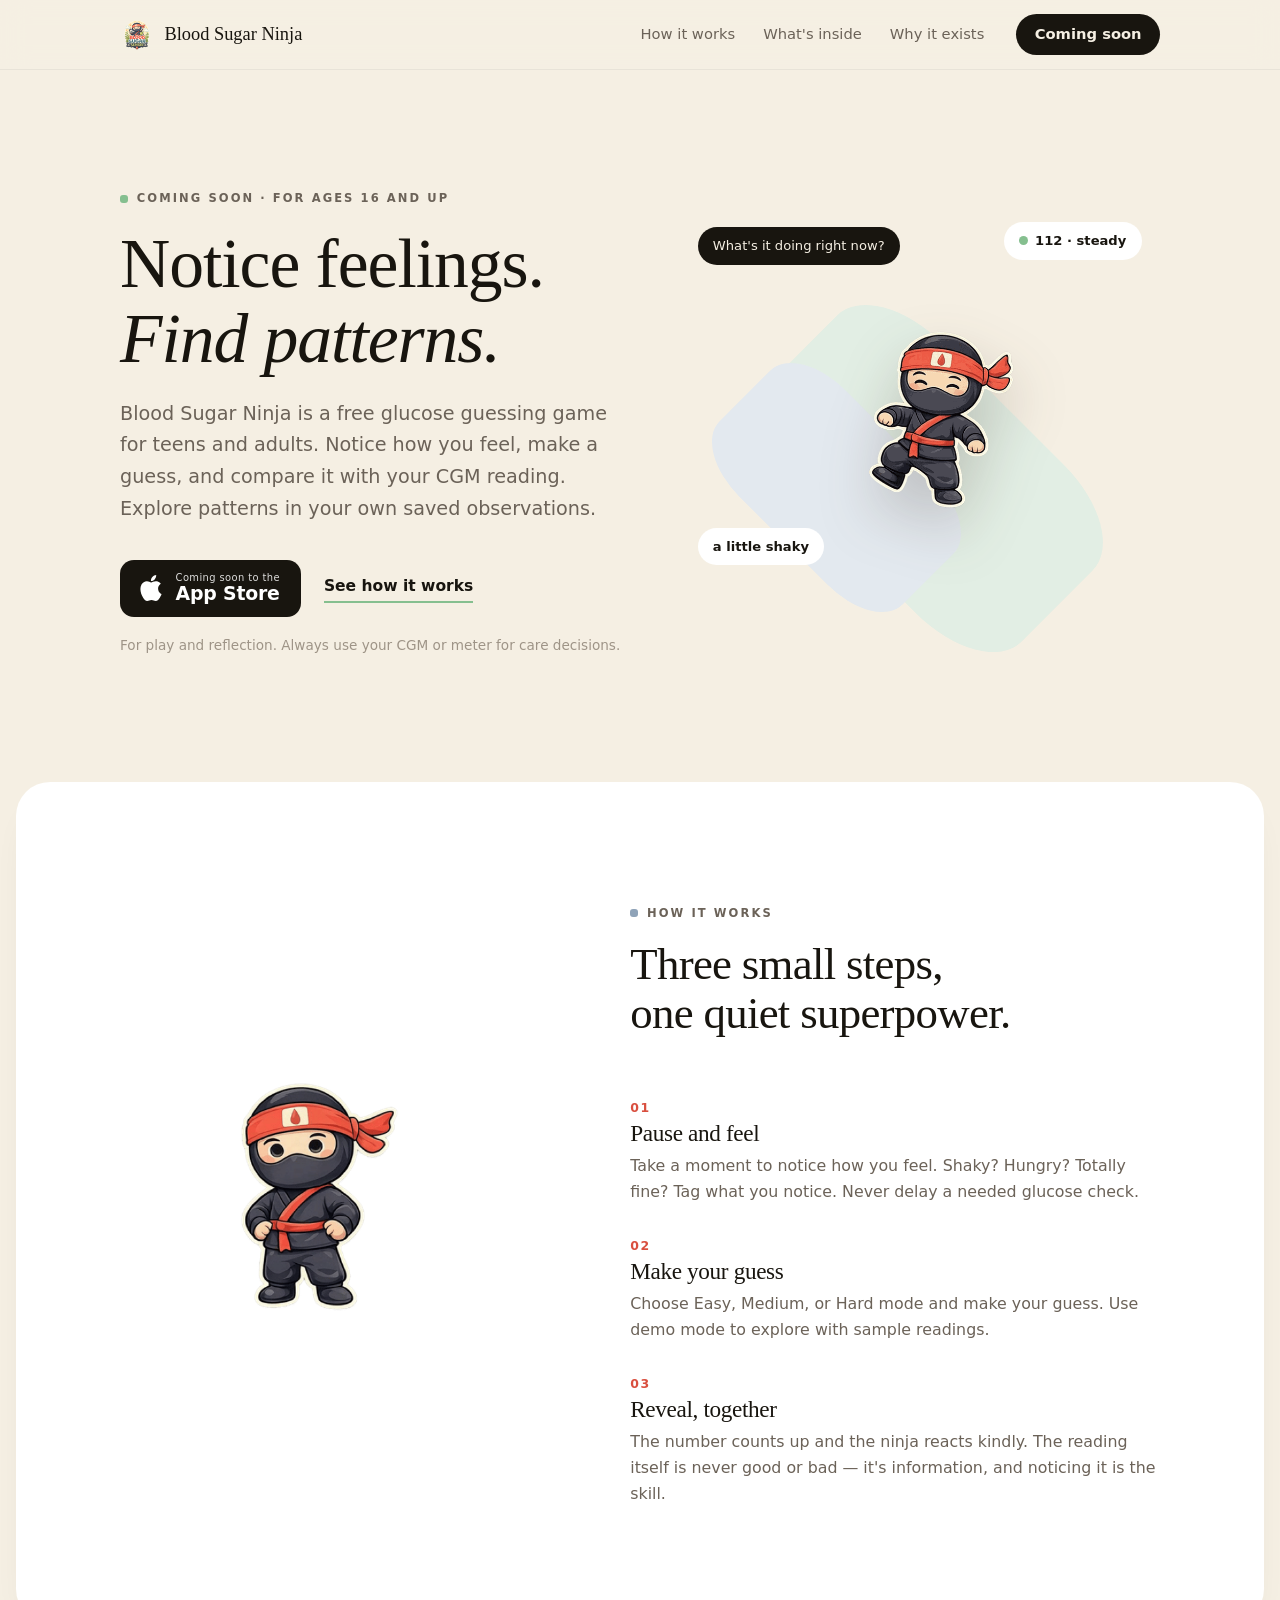
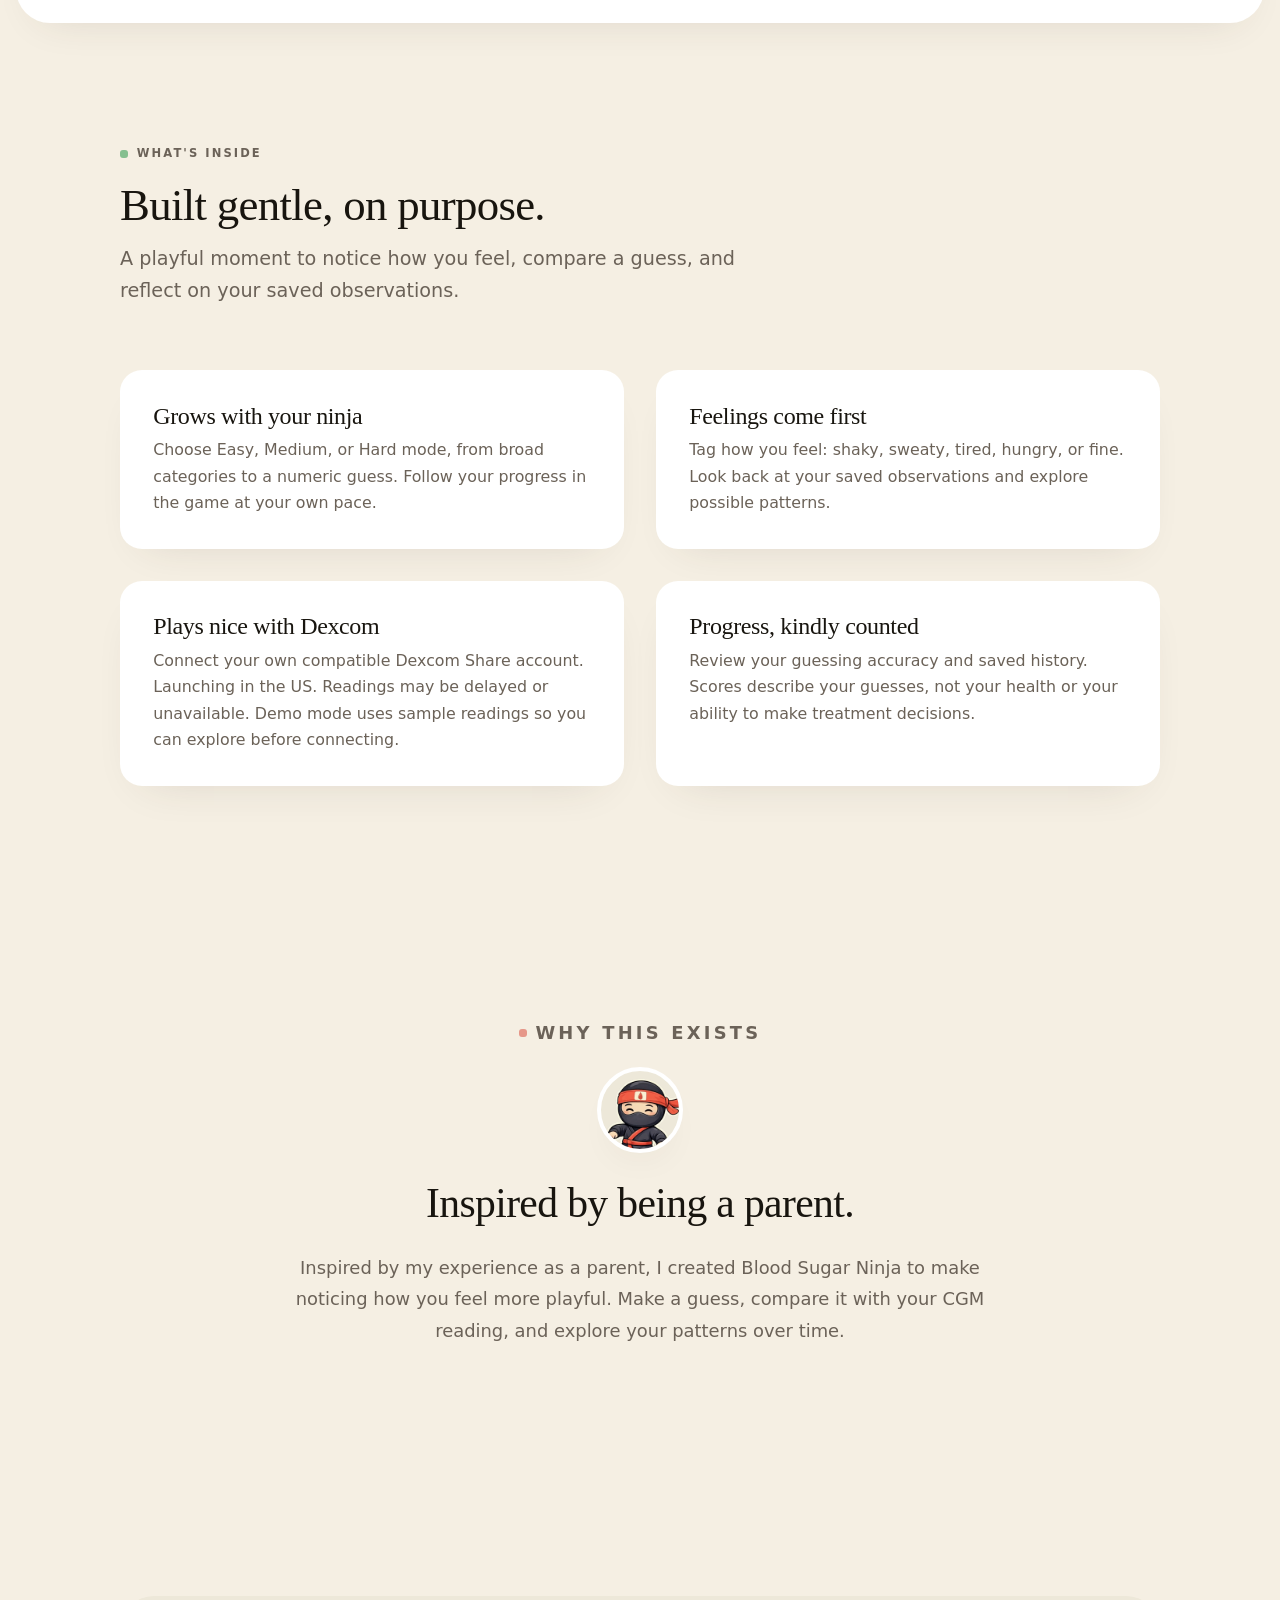
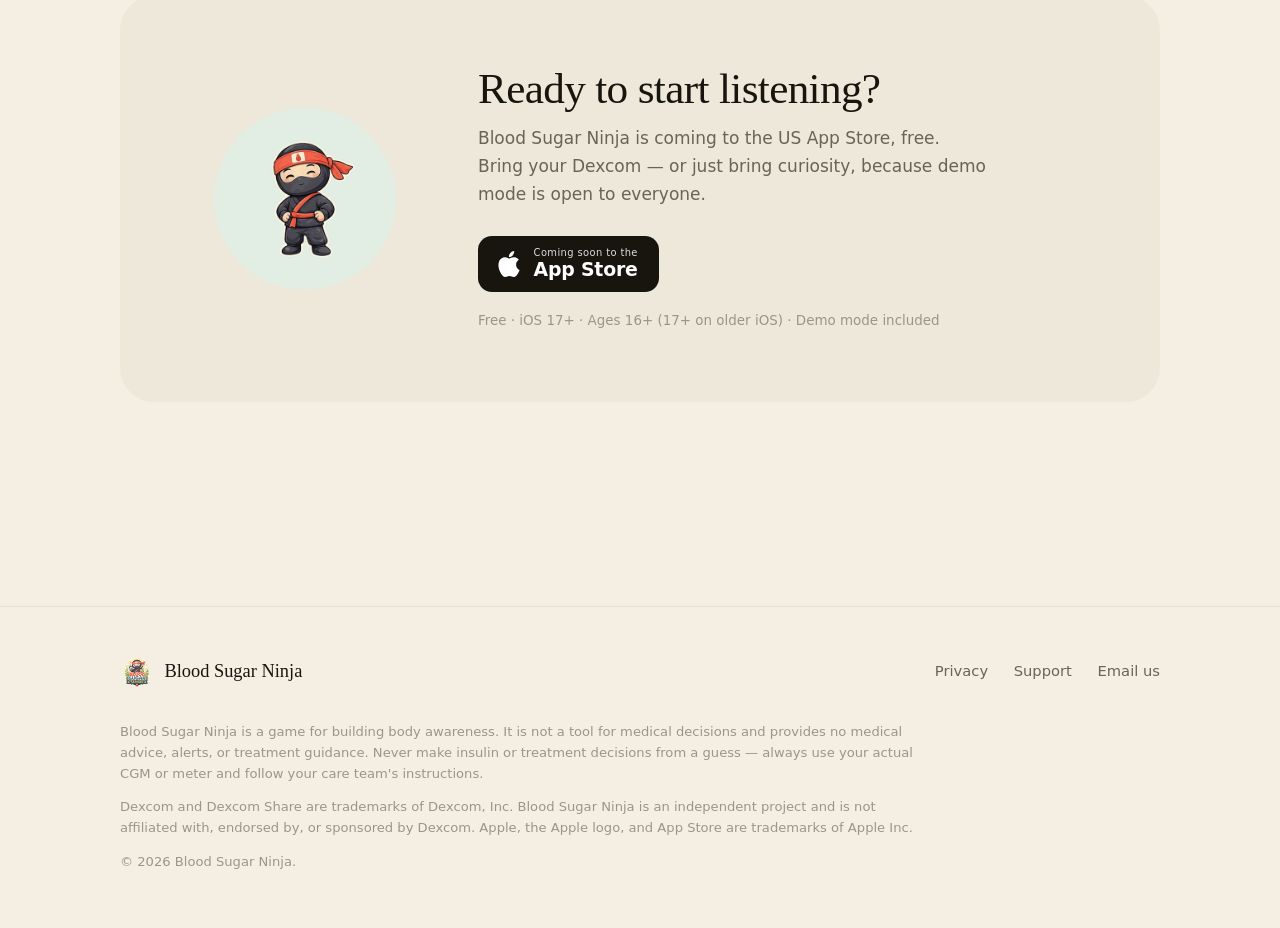
==== commit a7787355: "Polish mobile prelaunch layout and refresh website assets" ====
--- a/index.html
+++ b/index.html
@@ -19,7 +19,7 @@
   <link rel="apple-touch-icon" href="assets/apple-touch-icon.png">
 
 
-  <link rel="stylesheet" href="styles.css">
+  <link rel="stylesheet" href="styles.css?v=20261007">
   <script>document.documentElement.classList.replace("no-js", "js");</script>
 </head>
 <body>
@@ -228,6 +228,6 @@
     </div>
   </footer>
 
-  <script src="script.js"></script>
+  <script src="script.js?v=20261007"></script>
 </body>
 </html>
--- a/styles.css
+++ b/styles.css
@@ -880,3 +880,9 @@
     margin-left: 0;
   }
 }
+
+@media (max-width: 480px) {
+  .site-header .nav-cta {
+    display: none;
+  }
+}
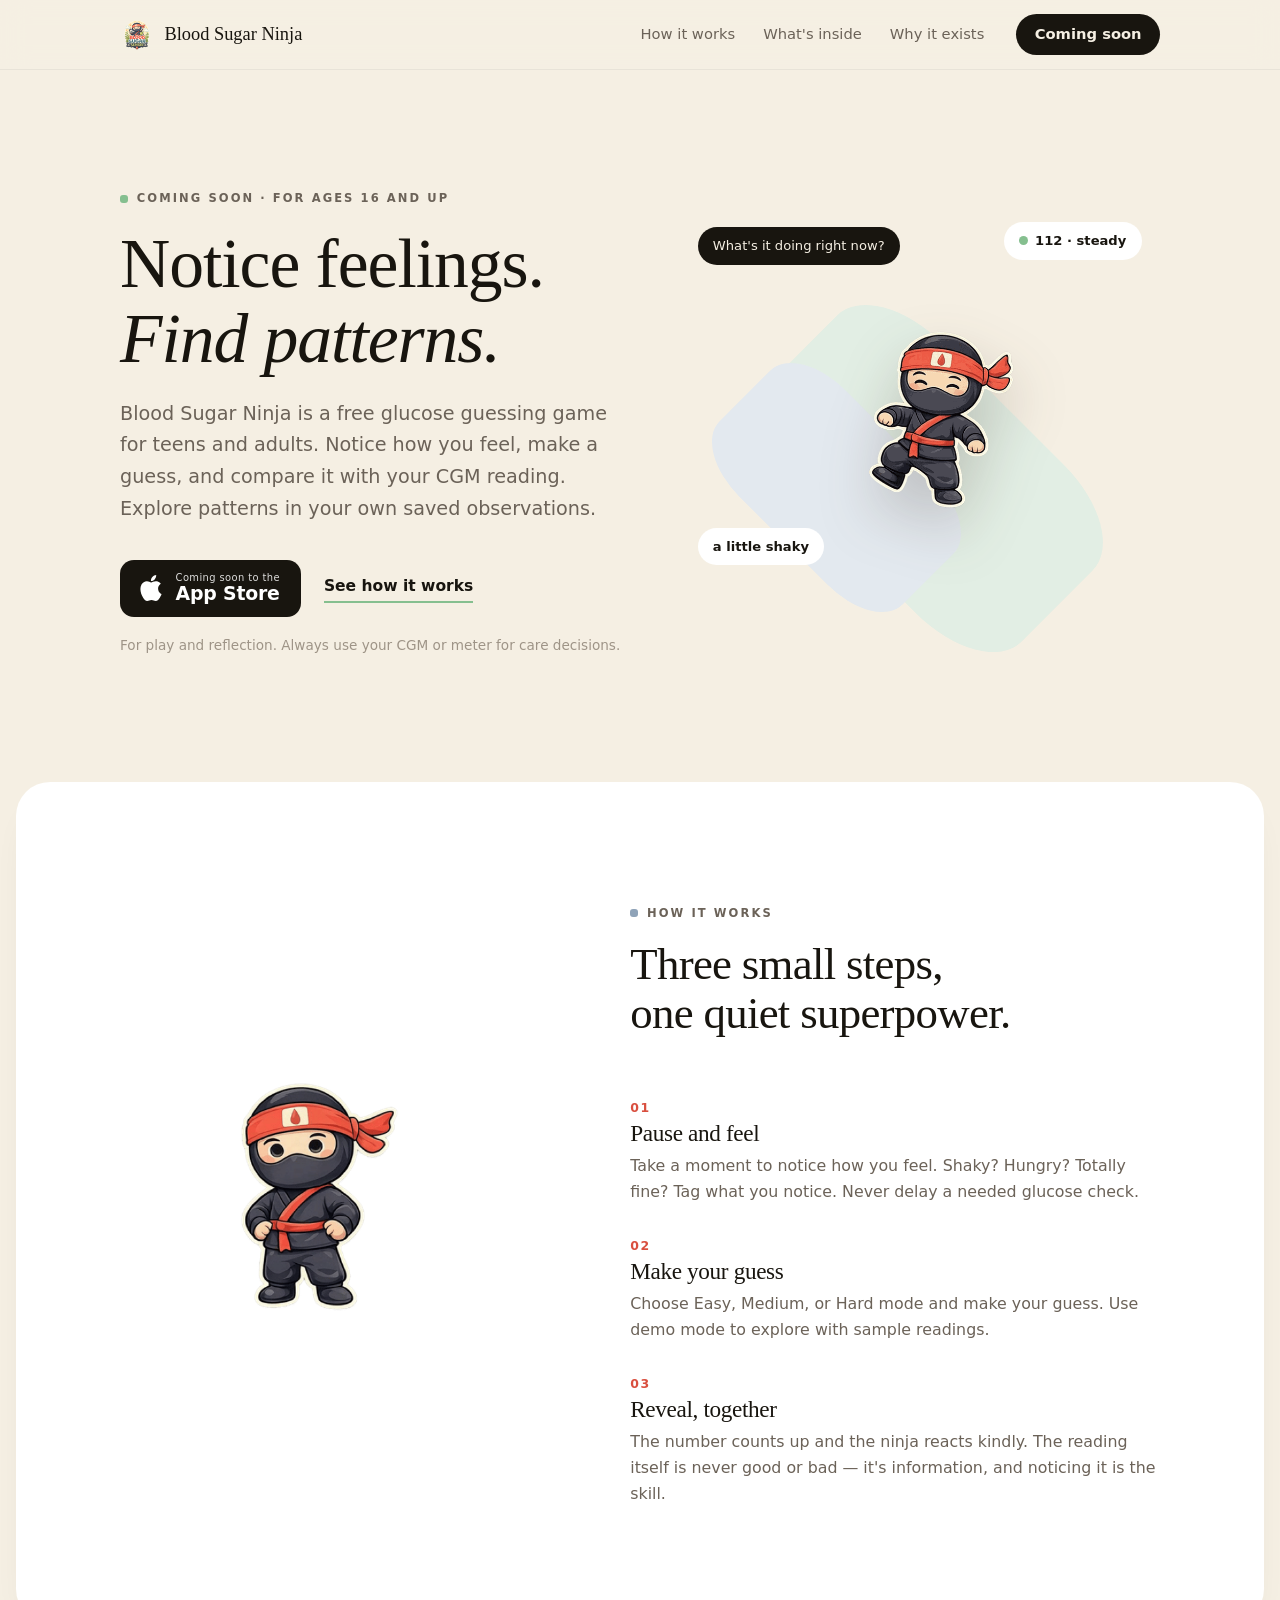
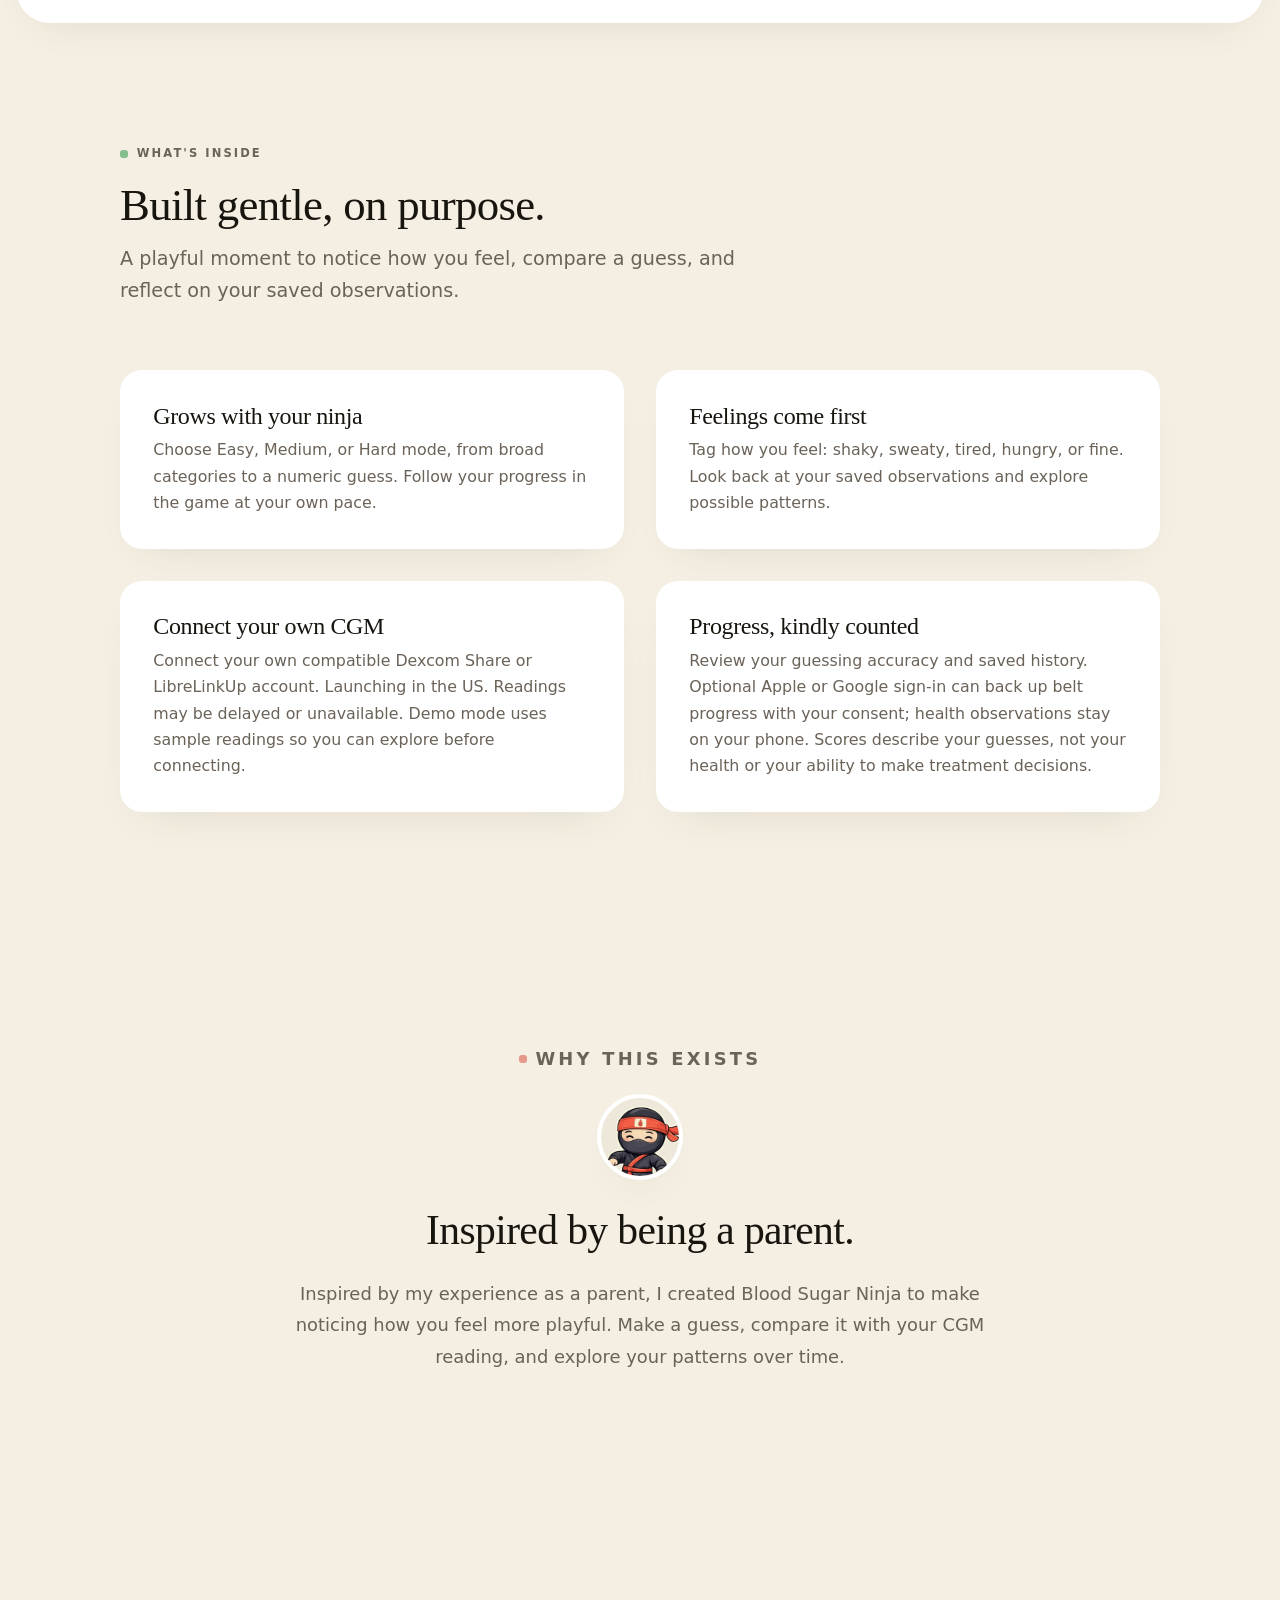
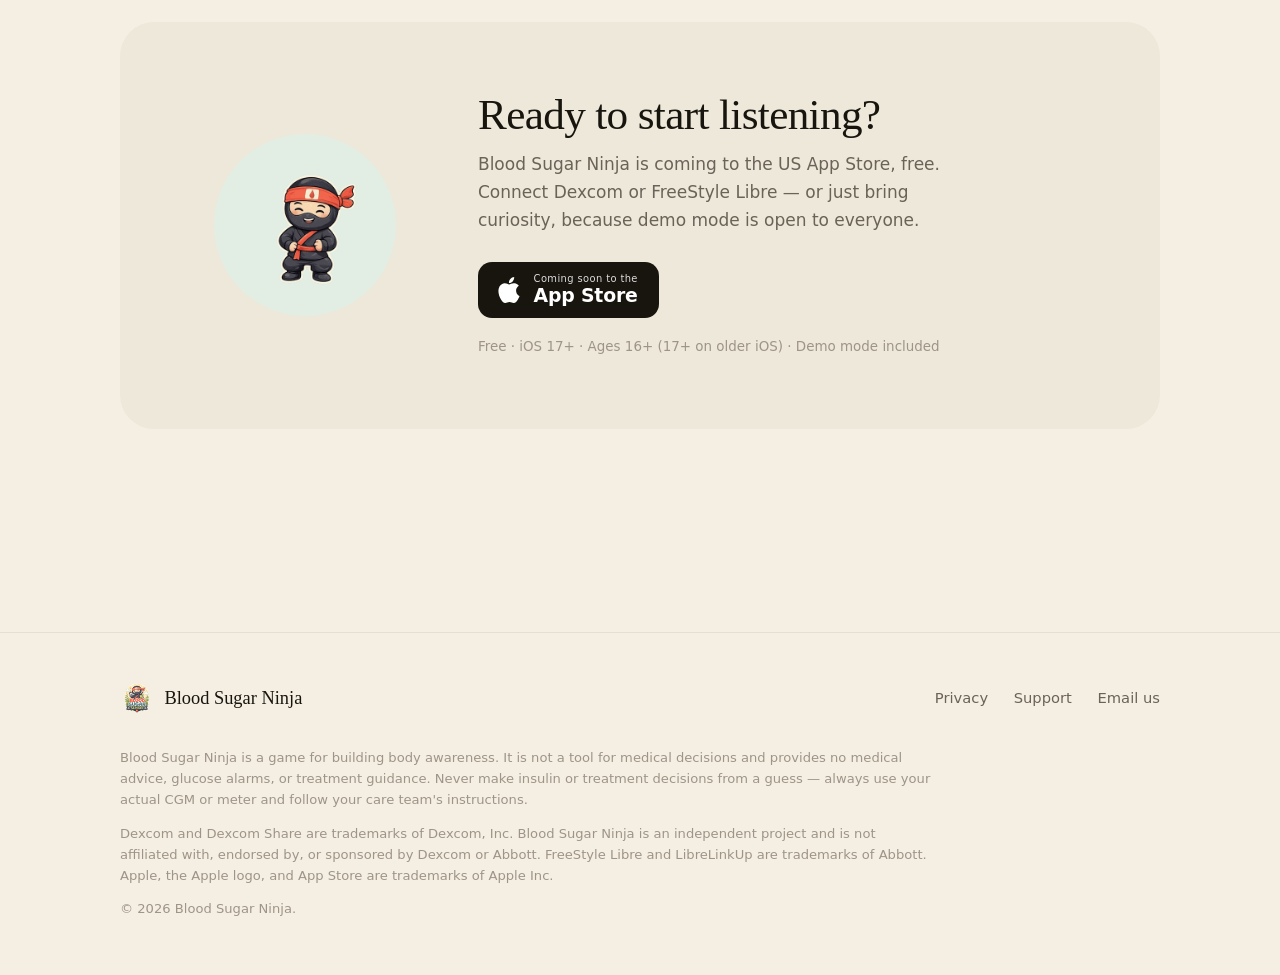
==== commit 79d534d0: "Align launch website with CGM connections and belt-only backup" ====
--- a/index.html
+++ b/index.html
@@ -145,8 +145,8 @@
         </article>
         <article class="feature-card reveal">
           <div>
-            <h3>Plays nice with Dexcom</h3>
-            <p>Connect your own compatible Dexcom Share account. Launching
+            <h3>Connect your own CGM</h3>
+            <p>Connect your own compatible Dexcom Share or LibreLinkUp account. Launching
             in the US. Readings may be delayed or unavailable. Demo mode uses
             sample readings so you can explore before connecting.</p>
           </div>
@@ -154,8 +154,7 @@
         <article class="feature-card reveal">
           <div>
             <h3>Progress, kindly counted</h3>
-            <p>Review your guessing accuracy and saved history. Scores describe
-            your guesses, not your health or your ability to make treatment decisions.</p>
+            <p>Review your guessing accuracy and saved history. Optional Apple or Google sign-in can back up belt progress with your consent; health observations stay on your phone. Scores describe your guesses, not your health or your ability to make treatment decisions.</p>
           </div>
         </article>
       </div>
@@ -181,7 +180,7 @@
         </div>
         <div>
           <h2>Ready to start listening?</h2>
-          <p>Blood Sugar Ninja is coming to the US App Store, free. Bring your Dexcom —
+          <p>Blood Sugar Ninja is coming to the US App Store, free. Connect Dexcom or FreeStyle Libre —
           or just bring curiosity, because demo mode is open to everyone.</p>
           <div class="hero-ctas">
             <a class="appstore-badge" href="index.html#availability" data-app-store>
@@ -213,7 +212,7 @@
       </div>
       <p class="fineprint">
         Blood Sugar Ninja is a game for building body awareness. It is not a
-        tool for medical decisions and provides no medical advice, alerts, or treatment
+        tool for medical decisions and provides no medical advice, glucose alarms, or treatment
         guidance. Never make insulin or treatment decisions from a guess —
         always use your actual CGM or meter and follow your care team's
         instructions.
@@ -221,7 +220,7 @@
       <p class="fineprint">
         Dexcom and Dexcom Share are trademarks of Dexcom, Inc. Blood Sugar
         Ninja is an independent project and is not affiliated with, endorsed
-        by, or sponsored by Dexcom. Apple, the Apple logo, and App Store are
+        by, or sponsored by Dexcom or Abbott. FreeStyle Libre and LibreLinkUp are trademarks of Abbott. Apple, the Apple logo, and App Store are
         trademarks of Apple Inc.
       </p>
       <p class="fineprint">© <span data-year>2026</span> Blood Sugar Ninja.</p>
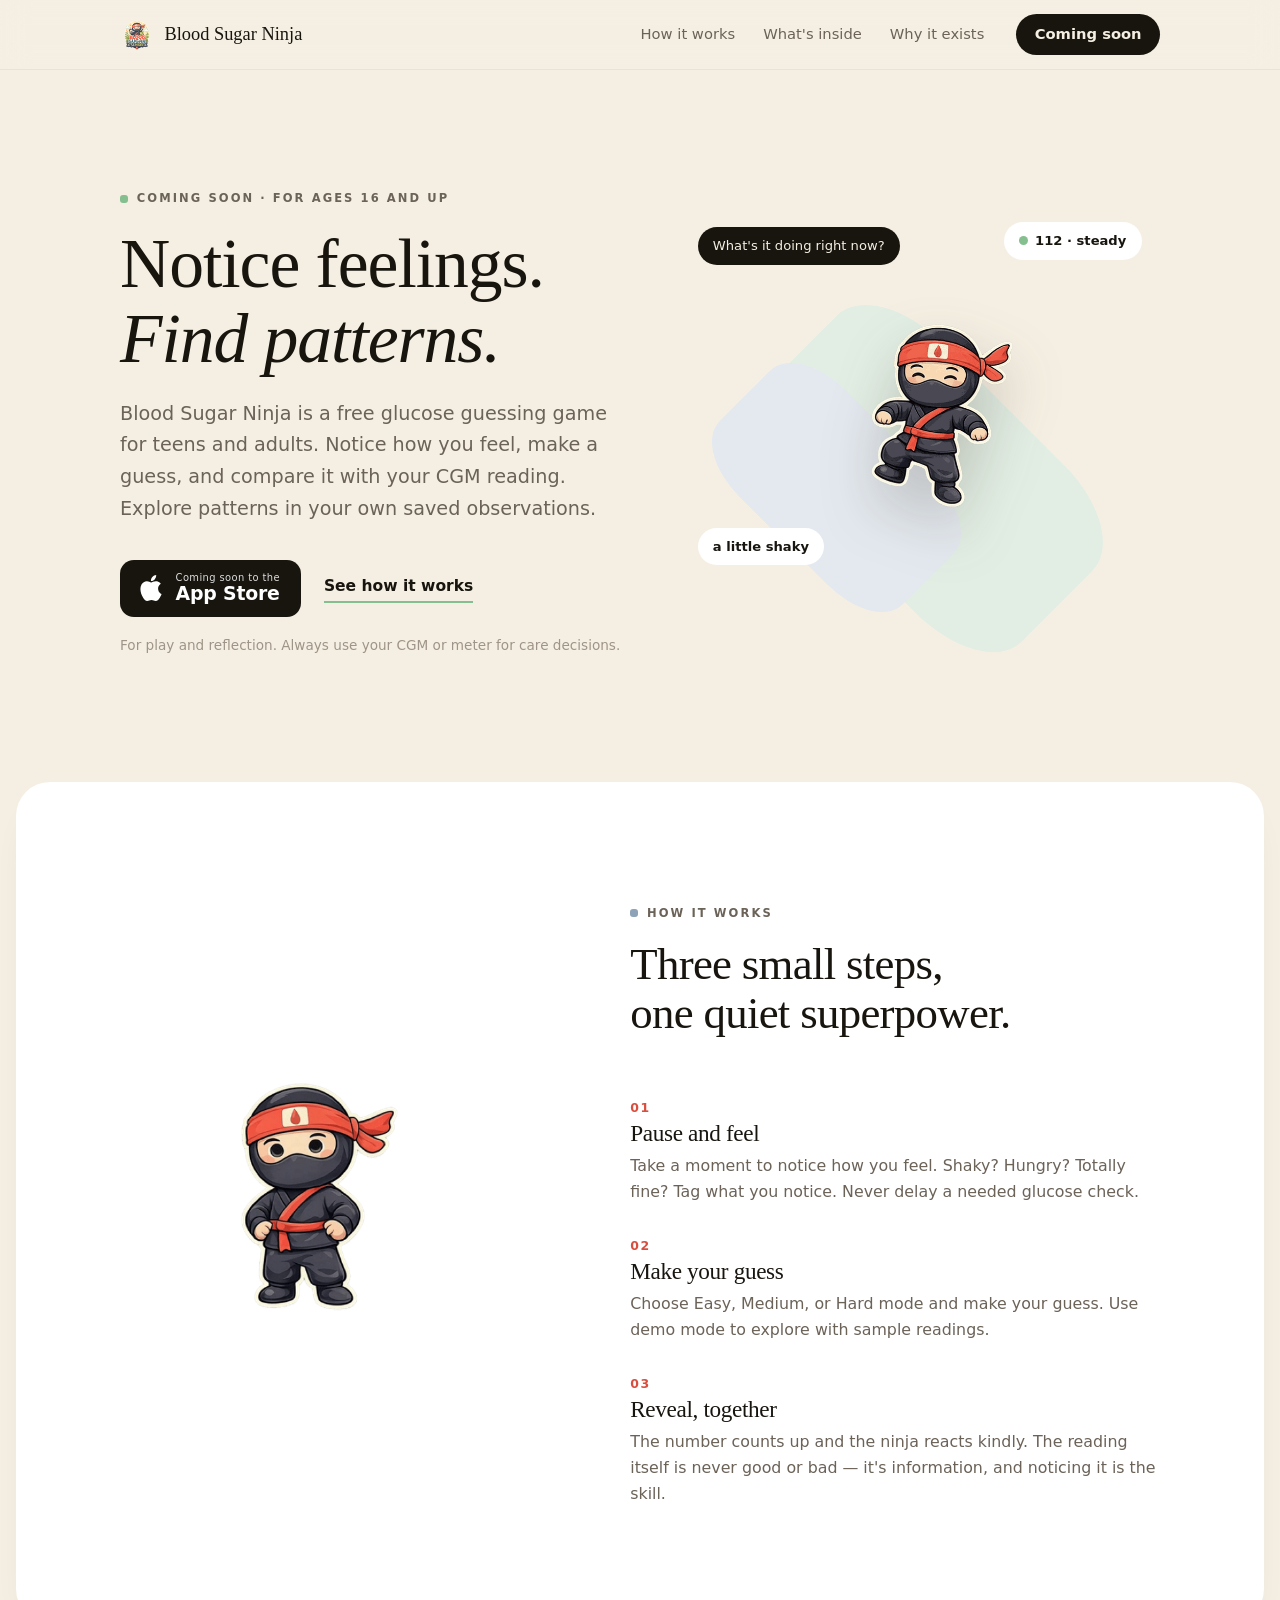
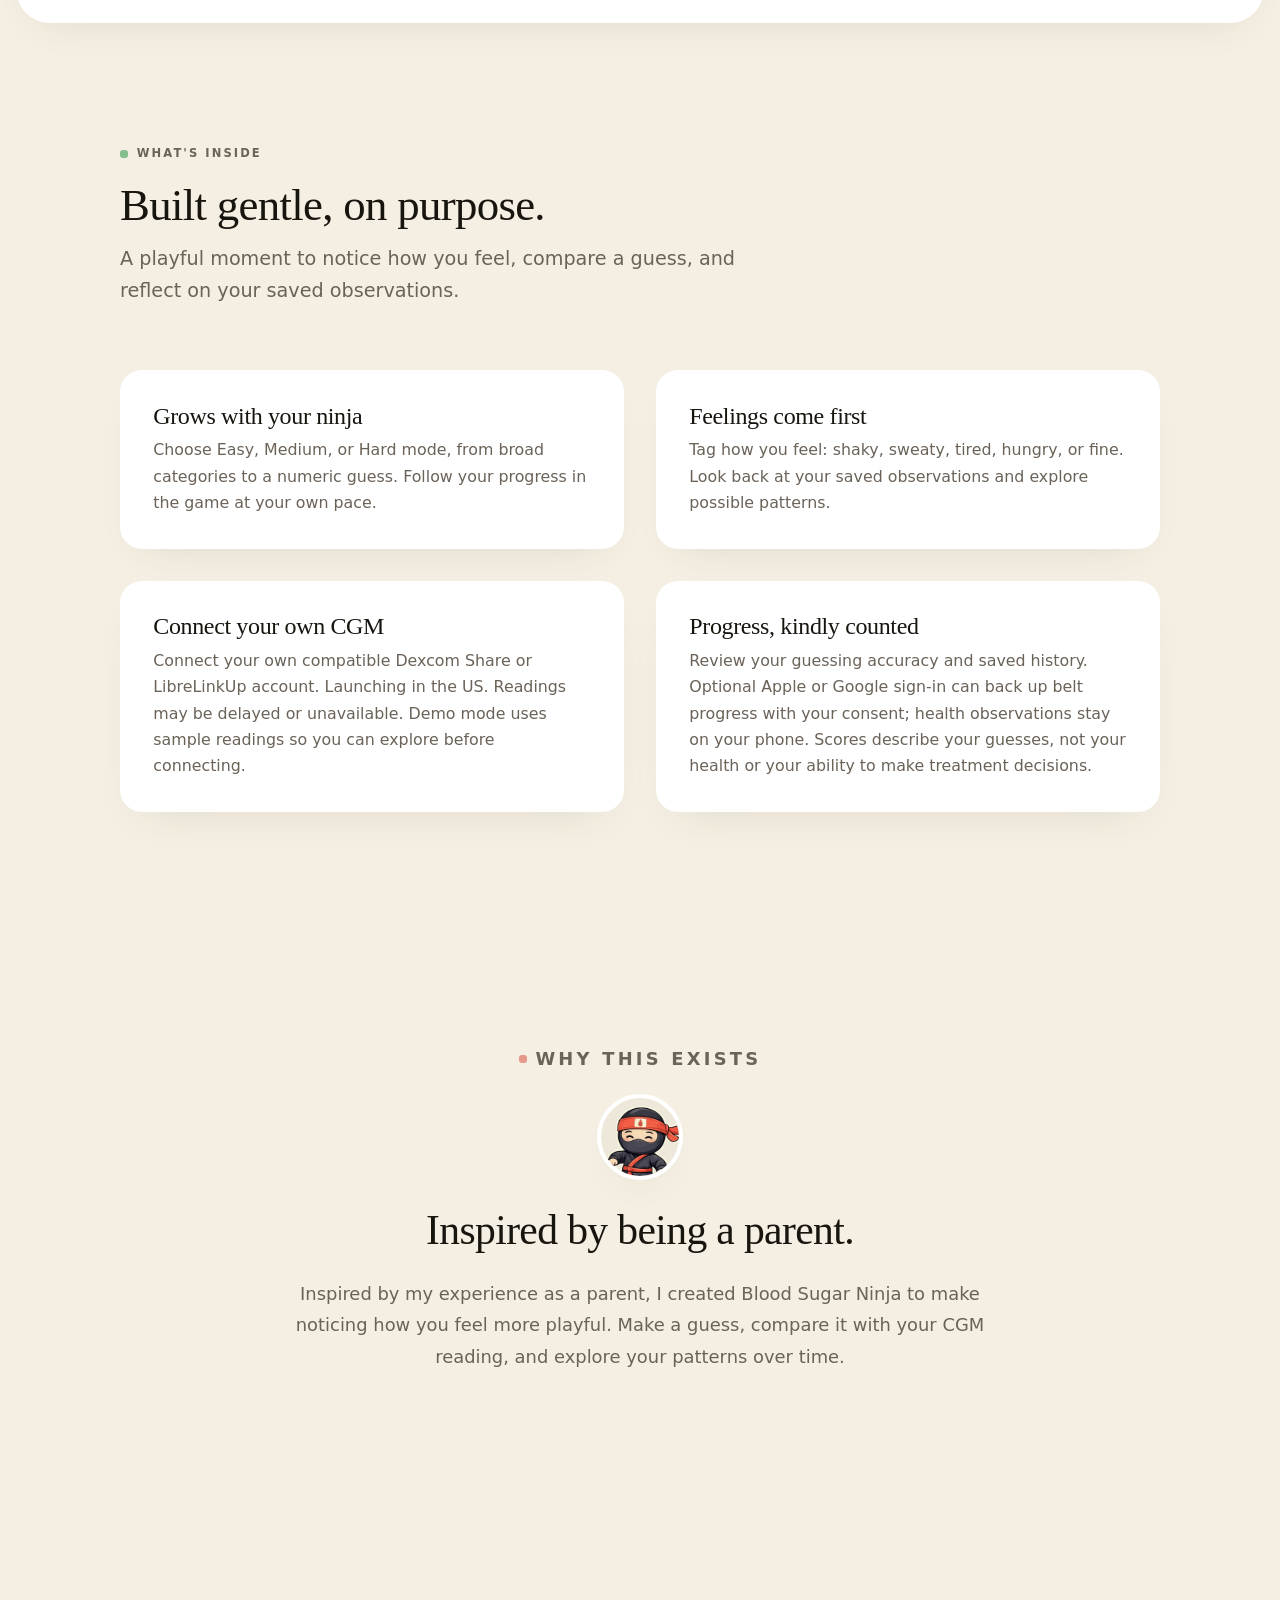
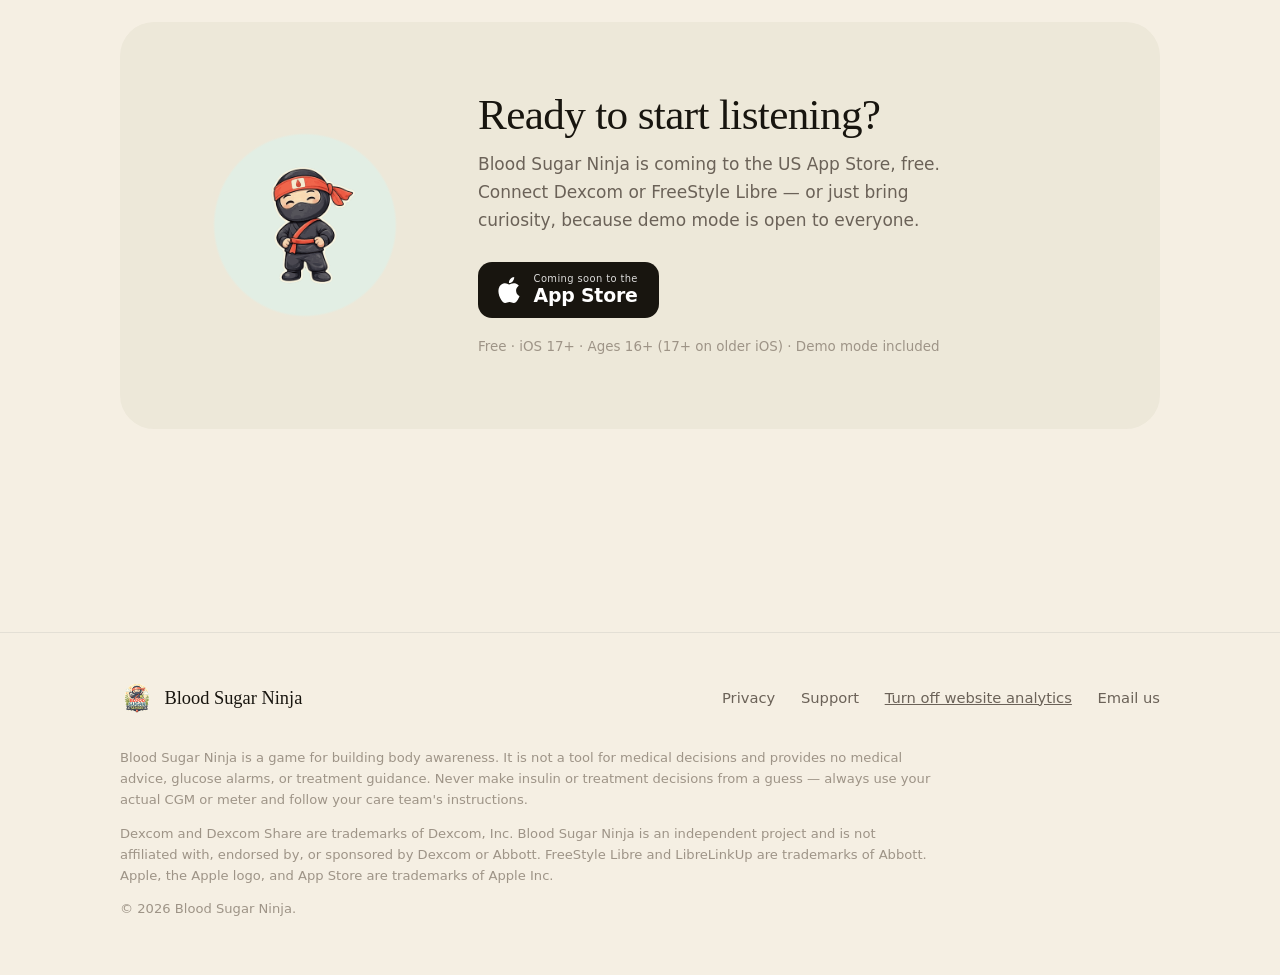
==== commit fe50e852: "Count website visits in shared PostHog dashboard" ====
--- a/index.html
+++ b/index.html
@@ -207,6 +207,7 @@
         <div class="footer-links">
           <a href="privacy.html">Privacy</a>
           <a href="support.html">Support</a>
+          <button type="button" data-website-analytics hidden style="font:inherit;color:inherit;background:none;border:0;padding:0;text-decoration:underline;cursor:pointer">Website analytics</button>
           <a href="mailto:support@bloodsugarninjaapp.com">Email us</a>
         </div>
       </div>
@@ -228,5 +229,6 @@
   </footer>
 
   <script src="script.js?v=20261007"></script>
+  <script src="website-analytics.js?v=20261024" defer></script>
 </body>
 </html>
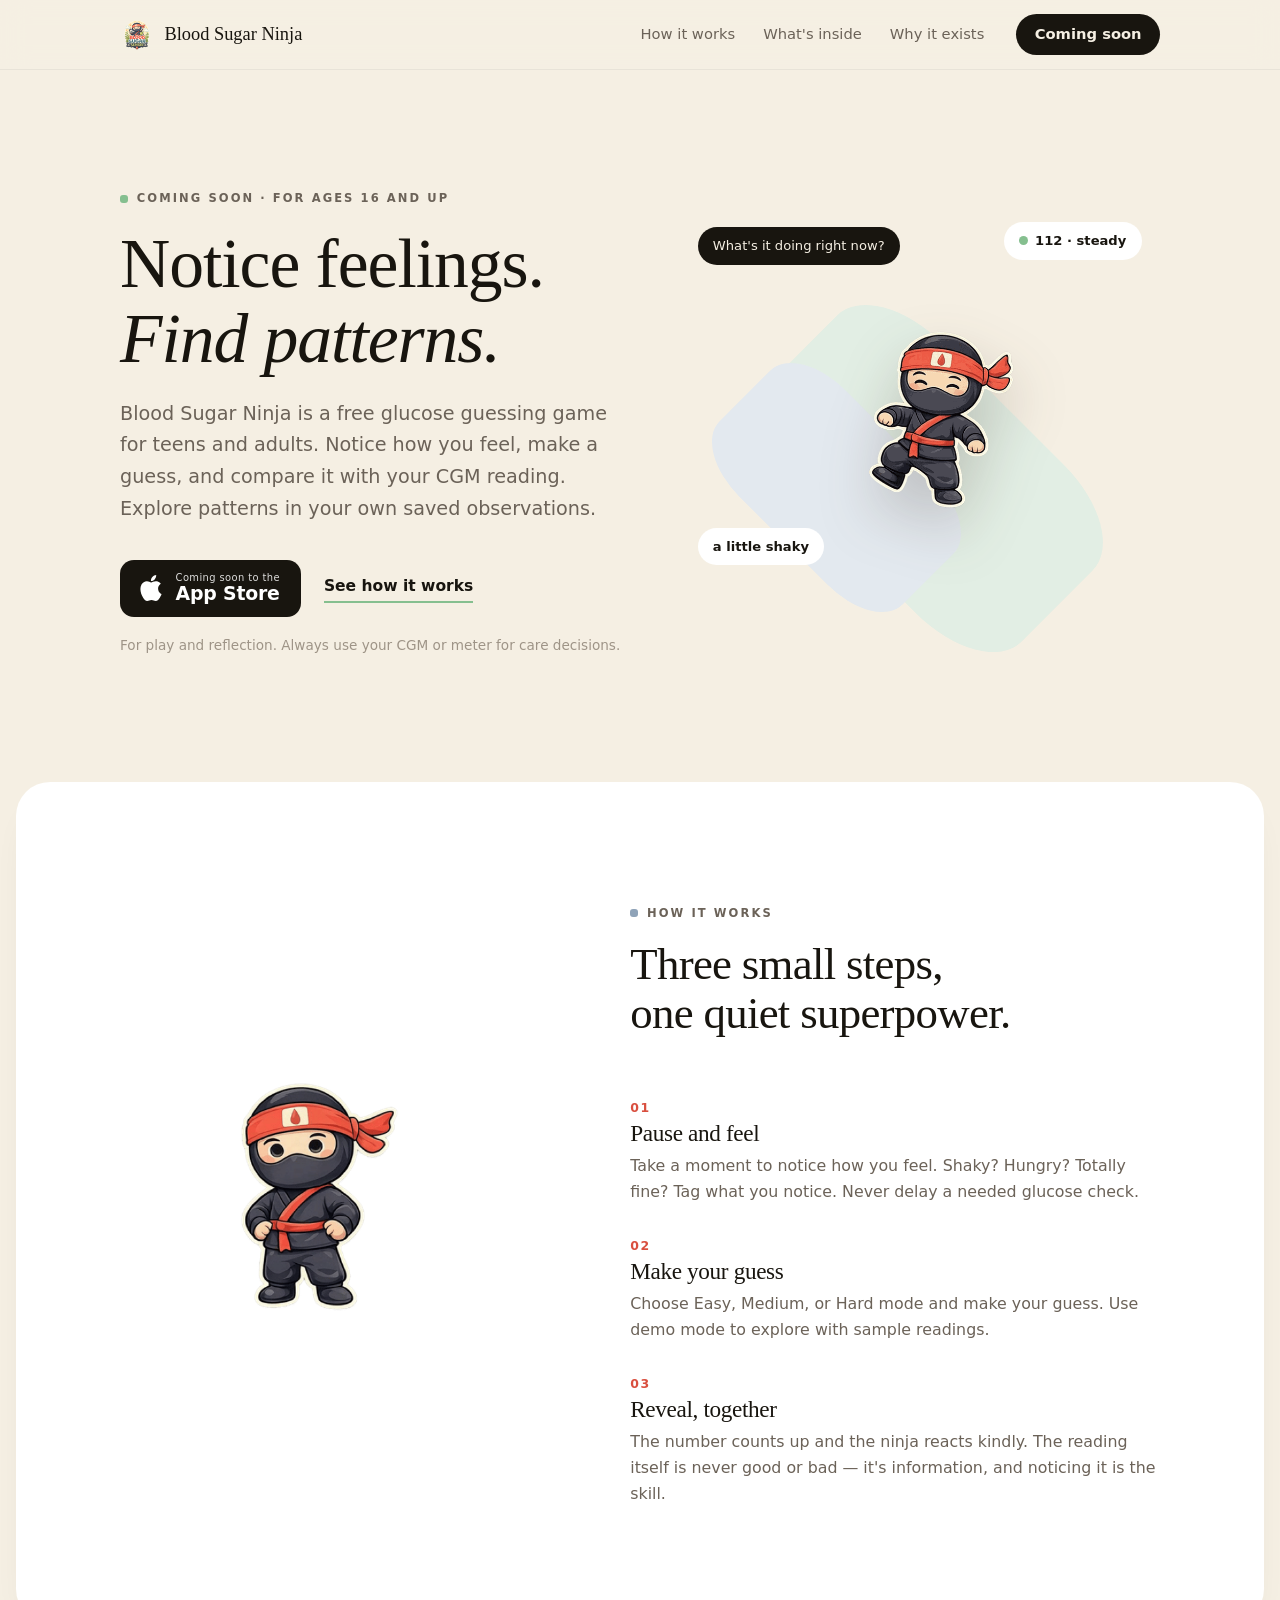
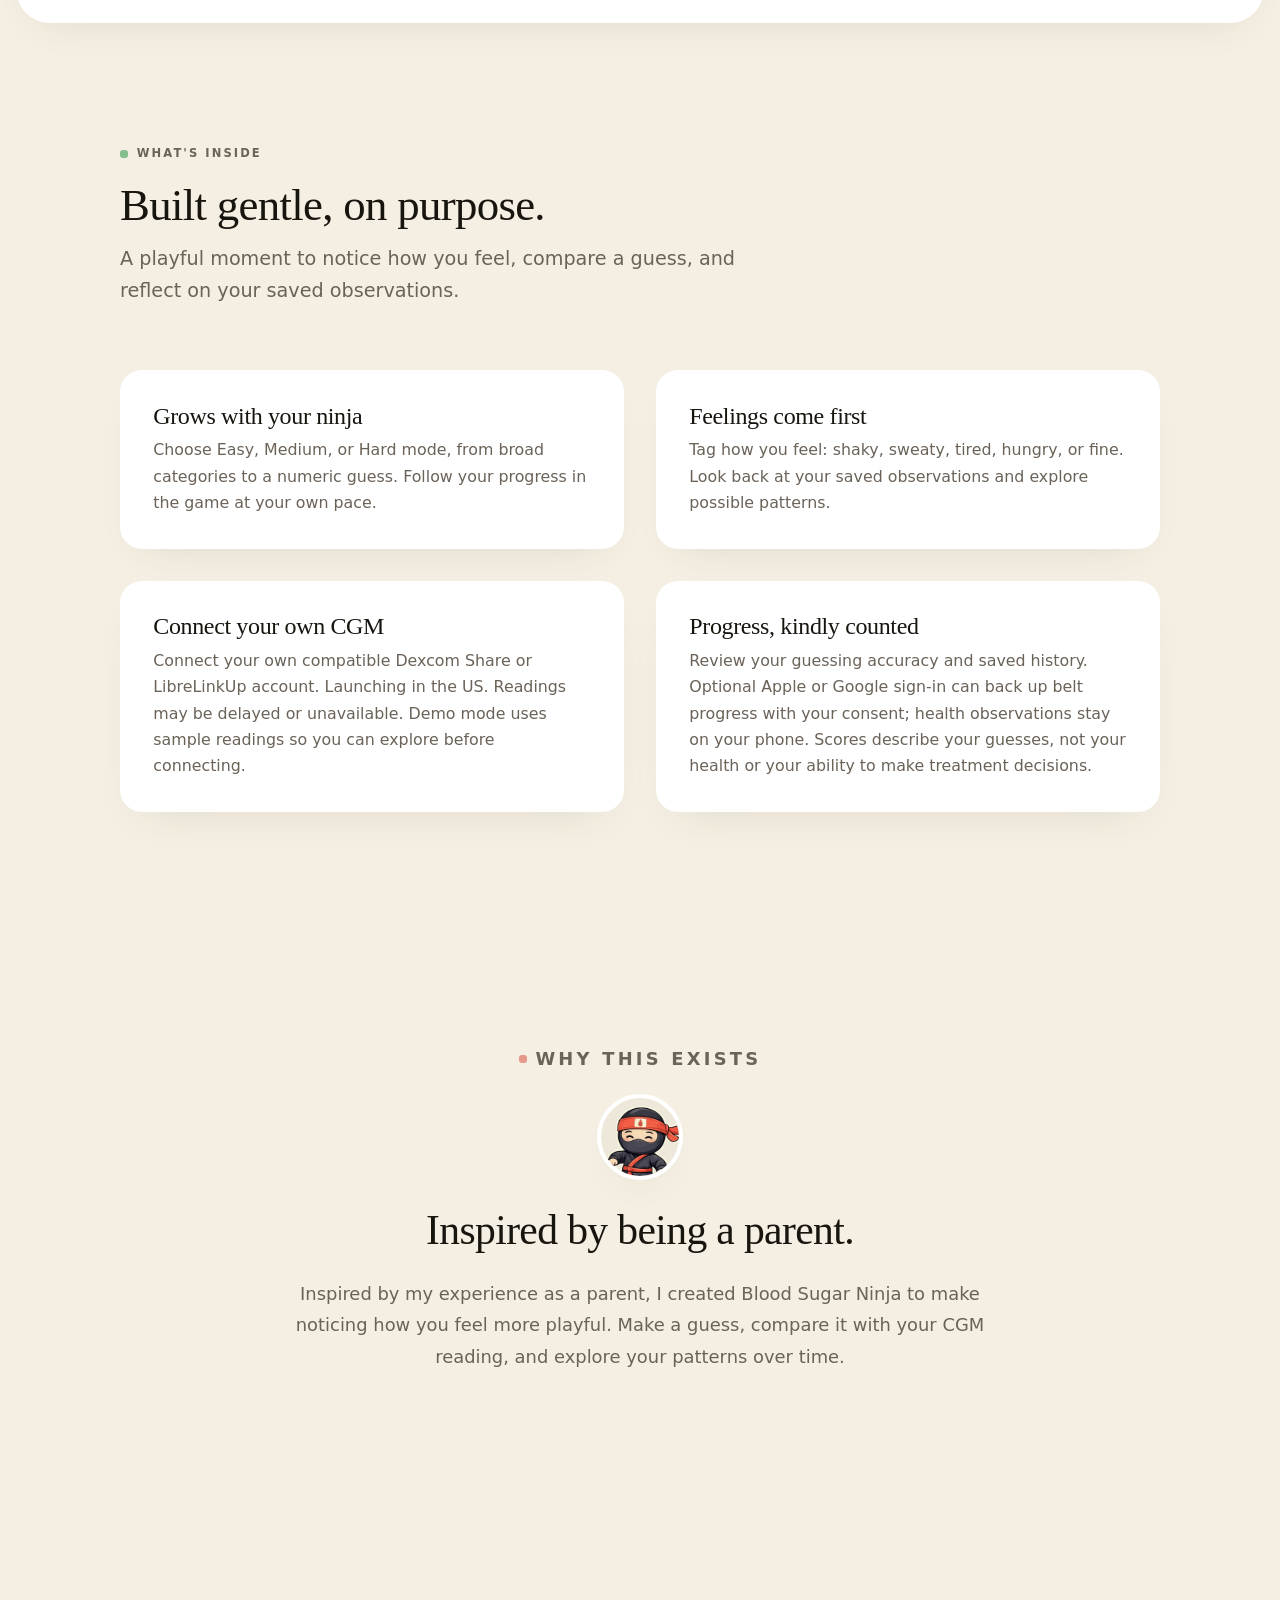
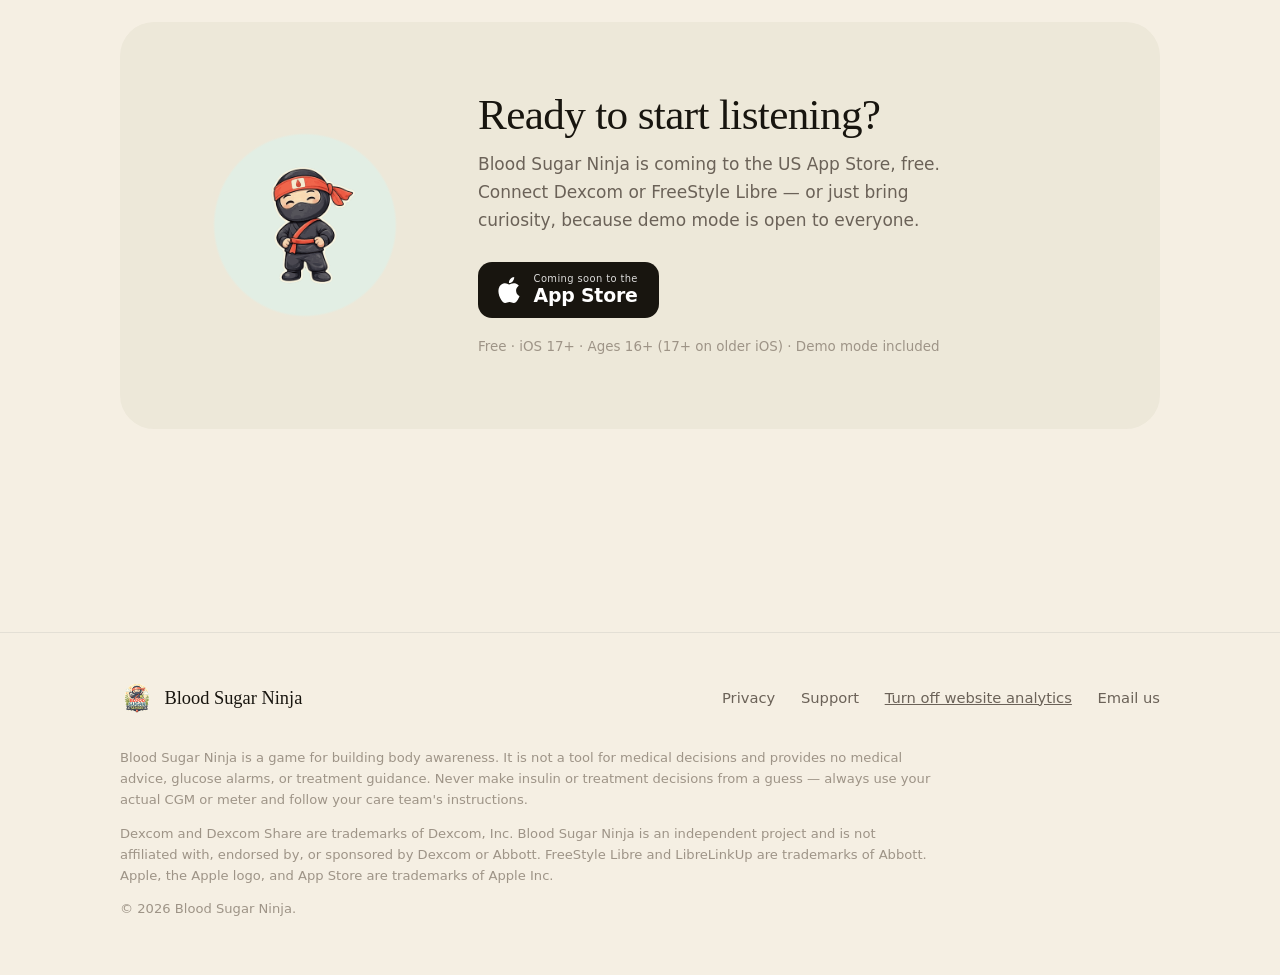
==== commit 73485884: "Configure launch sitemap, canonical URLs and search metadata" ====
--- a/index.html
+++ b/index.html
@@ -3,16 +3,48 @@
 <head>
   <meta charset="utf-8">
   <meta name="viewport" content="width=device-width, initial-scale=1">
-  <title>Blood Sugar Ninja — Notice feelings. Find patterns.</title>
+  <title>Blood Sugar Ninja — Free Glucose Guessing Game for iOS</title>
   <meta name="description" content="A free glucose guessing game for teens and adults. Notice how you feel, compare your guess with your CGM reading, and explore your patterns.">
 
   <link rel="canonical" href="https://bloodsugarninjaapp.com/">
   <meta property="og:type" content="website">
-  <meta property="og:title" content="Blood Sugar Ninja — Notice feelings. Find patterns.">
+  <meta property="og:site_name" content="Blood Sugar Ninja">
+  <meta property="og:title" content="Blood Sugar Ninja — Free Glucose Guessing Game for iOS">
   <meta property="og:description" content="A free glucose guessing game for teens and adults. Pause, notice, guess, and compare with your CGM reading.">
   <meta property="og:url" content="https://bloodsugarninjaapp.com/">
   <meta property="og:image" content="https://bloodsugarninjaapp.com/assets/ninja-hero.png">
+  <meta property="og:image:alt" content="The friendly Blood Sugar Ninja mascot">
+  <meta property="og:image:width" content="560">
+  <meta property="og:image:height" content="560">
   <meta name="twitter:card" content="summary">
+  <meta name="twitter:title" content="Blood Sugar Ninja — Free Glucose Guessing Game for iOS">
+  <meta name="twitter:description" content="A free glucose guessing game for teens and adults. Pause, notice, guess, and compare with your CGM reading.">
+  <meta name="twitter:image" content="https://bloodsugarninjaapp.com/assets/ninja-hero.png">
+  <meta name="twitter:image:alt" content="The friendly Blood Sugar Ninja mascot">
+
+  <script type="application/ld+json">
+  {
+    "@context": "https://schema.org",
+    "@graph": [
+      {
+        "@type": "WebSite",
+        "@id": "https://bloodsugarninjaapp.com/#website",
+        "url": "https://bloodsugarninjaapp.com/",
+        "name": "Blood Sugar Ninja",
+        "inLanguage": "en"
+      },
+      {
+        "@type": "WebPage",
+        "@id": "https://bloodsugarninjaapp.com/#webpage",
+        "url": "https://bloodsugarninjaapp.com/",
+        "name": "Blood Sugar Ninja — Free Glucose Guessing Game for iOS",
+        "description": "A free glucose guessing game for teens and adults. Notice how you feel, compare your guess with your CGM reading, and explore your patterns.",
+        "isPartOf": { "@id": "https://bloodsugarninjaapp.com/#website" },
+        "inLanguage": "en"
+      }
+    ]
+  }
+  </script>
 
   <meta name="theme-color" content="#f5efe3">
   <link rel="icon" href="assets/favicon.png" type="image/png">
@@ -36,7 +68,7 @@
         <a href="#features">What's inside</a>
         <a href="#why">Why it exists</a>
       </div>
-      <a class="nav-cta" href="index.html#availability" data-app-store>Coming soon</a>
+      <a class="nav-cta" href="/#availability" data-app-store>Coming soon</a>
     </nav>
   </header>
 
@@ -54,7 +86,7 @@
             reading. Explore patterns in your own saved observations.
           </p>
           <div class="hero-ctas">
-            <a class="appstore-badge" href="index.html#availability" data-app-store>
+            <a class="appstore-badge" href="/#availability" data-app-store>
               <svg viewBox="0 0 24 24" aria-hidden="true" fill="currentColor"><path d="M12.152 6.896c-.948 0-2.415-1.078-3.96-1.04-2.04.027-3.91 1.183-4.961 3.014-2.117 3.675-.546 9.103 1.519 12.09 1.013 1.454 2.208 3.09 3.792 3.039 1.52-.065 2.09-.987 3.935-.987 1.831 0 2.35.987 3.96.948 1.637-.026 2.676-1.48 3.676-2.948 1.156-1.688 1.636-3.325 1.662-3.415-.039-.013-3.182-1.221-3.22-4.857-.026-3.04 2.48-4.494 2.597-4.559-1.429-2.09-3.623-2.324-4.39-2.376-2-.156-3.675 1.09-4.61 1.09zM15.53 3.83c.843-1.012 1.4-2.427 1.245-3.83-1.207.052-2.662.805-3.532 1.818-.78.896-1.454 2.338-1.273 3.714 1.338.104 2.715-.688 3.56-1.701"/></svg>
               <span>
                 <span class="small">Coming soon to the</span>
@@ -183,7 +215,7 @@
           <p>Blood Sugar Ninja is coming to the US App Store, free. Connect Dexcom or FreeStyle Libre —
           or just bring curiosity, because demo mode is open to everyone.</p>
           <div class="hero-ctas">
-            <a class="appstore-badge" href="index.html#availability" data-app-store>
+            <a class="appstore-badge" href="/#availability" data-app-store>
               <svg viewBox="0 0 24 24" aria-hidden="true" fill="currentColor"><path d="M12.152 6.896c-.948 0-2.415-1.078-3.96-1.04-2.04.027-3.91 1.183-4.961 3.014-2.117 3.675-.546 9.103 1.519 12.09 1.013 1.454 2.208 3.09 3.792 3.039 1.52-.065 2.09-.987 3.935-.987 1.831 0 2.35.987 3.96.948 1.637-.026 2.676-1.48 3.676-2.948 1.156-1.688 1.636-3.325 1.662-3.415-.039-.013-3.182-1.221-3.22-4.857-.026-3.04 2.48-4.494 2.597-4.559-1.429-2.09-3.623-2.324-4.39-2.376-2-.156-3.675 1.09-4.61 1.09zM15.53 3.83c.843-1.012 1.4-2.427 1.245-3.83-1.207.052-2.662.805-3.532 1.818-.78.896-1.454 2.338-1.273 3.714 1.338.104 2.715-.688 3.56-1.701"/></svg>
               <span>
                 <span class="small">Coming soon to the</span>
